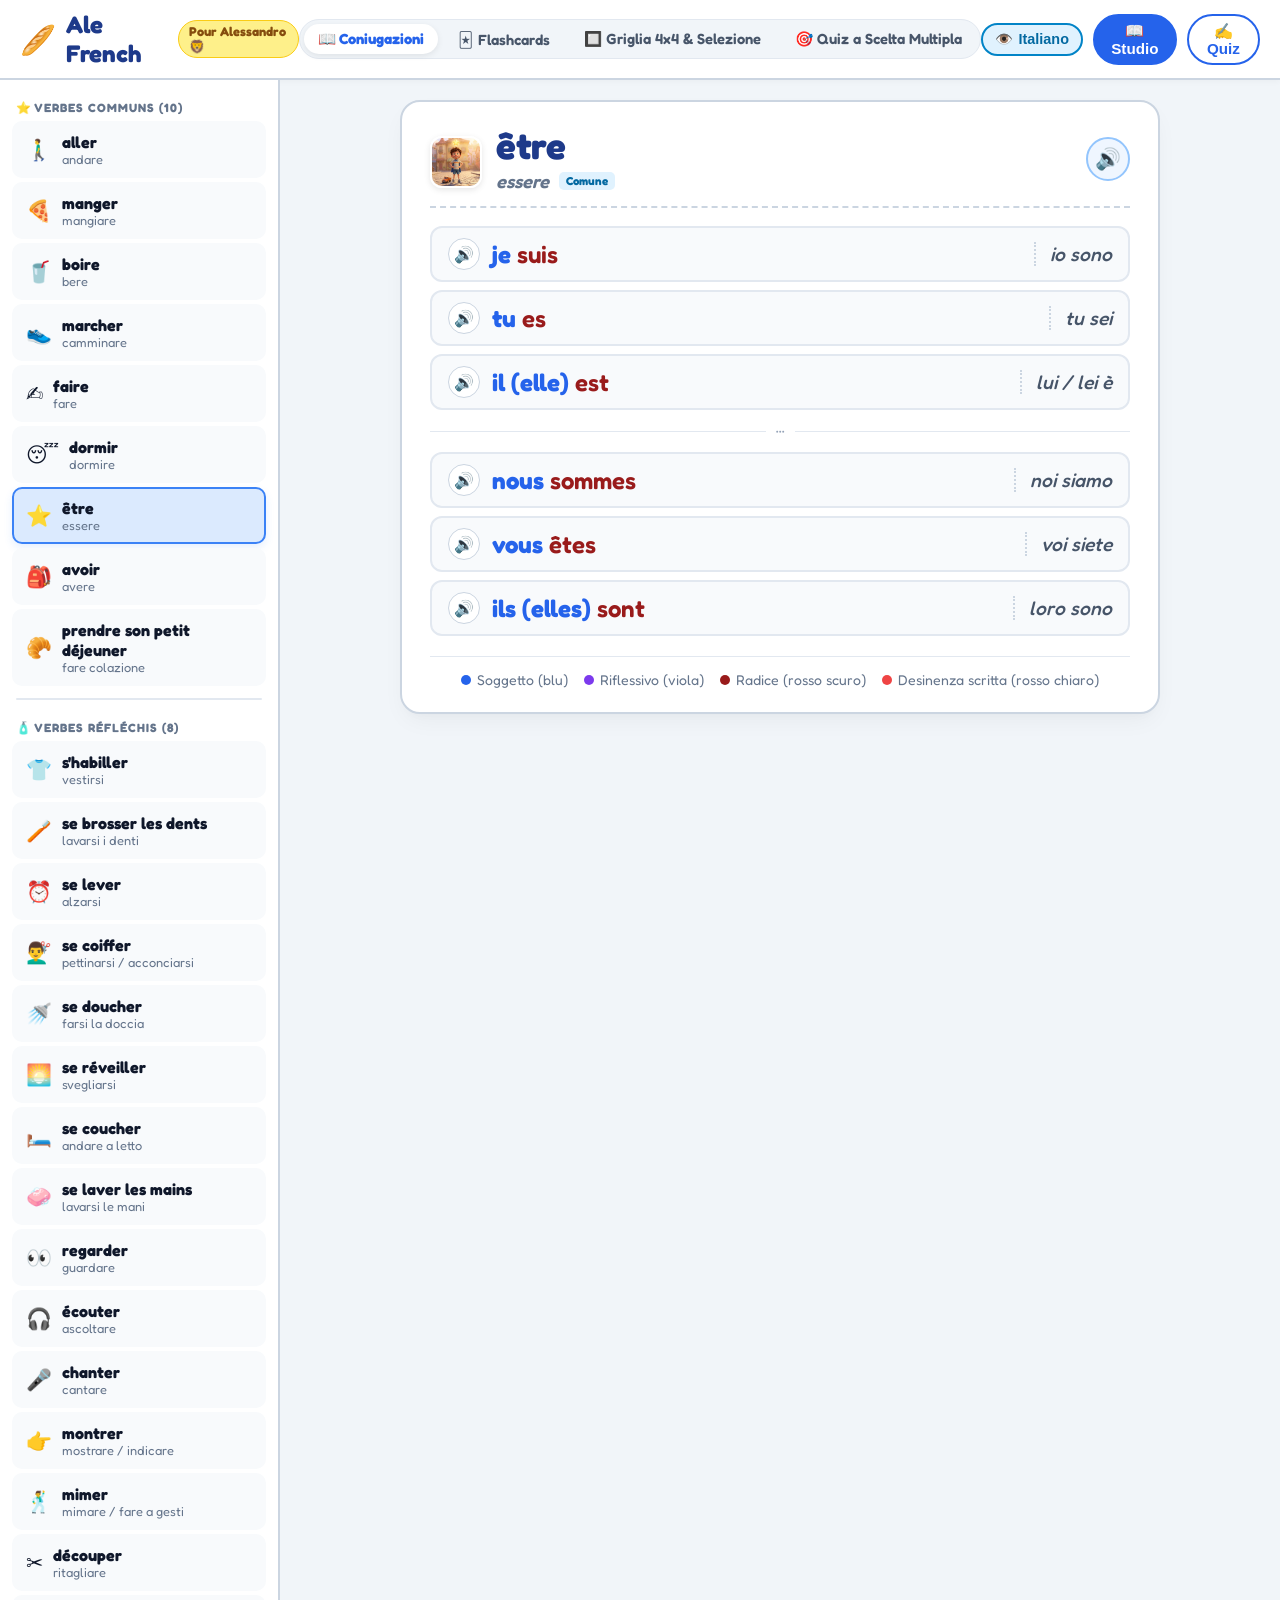
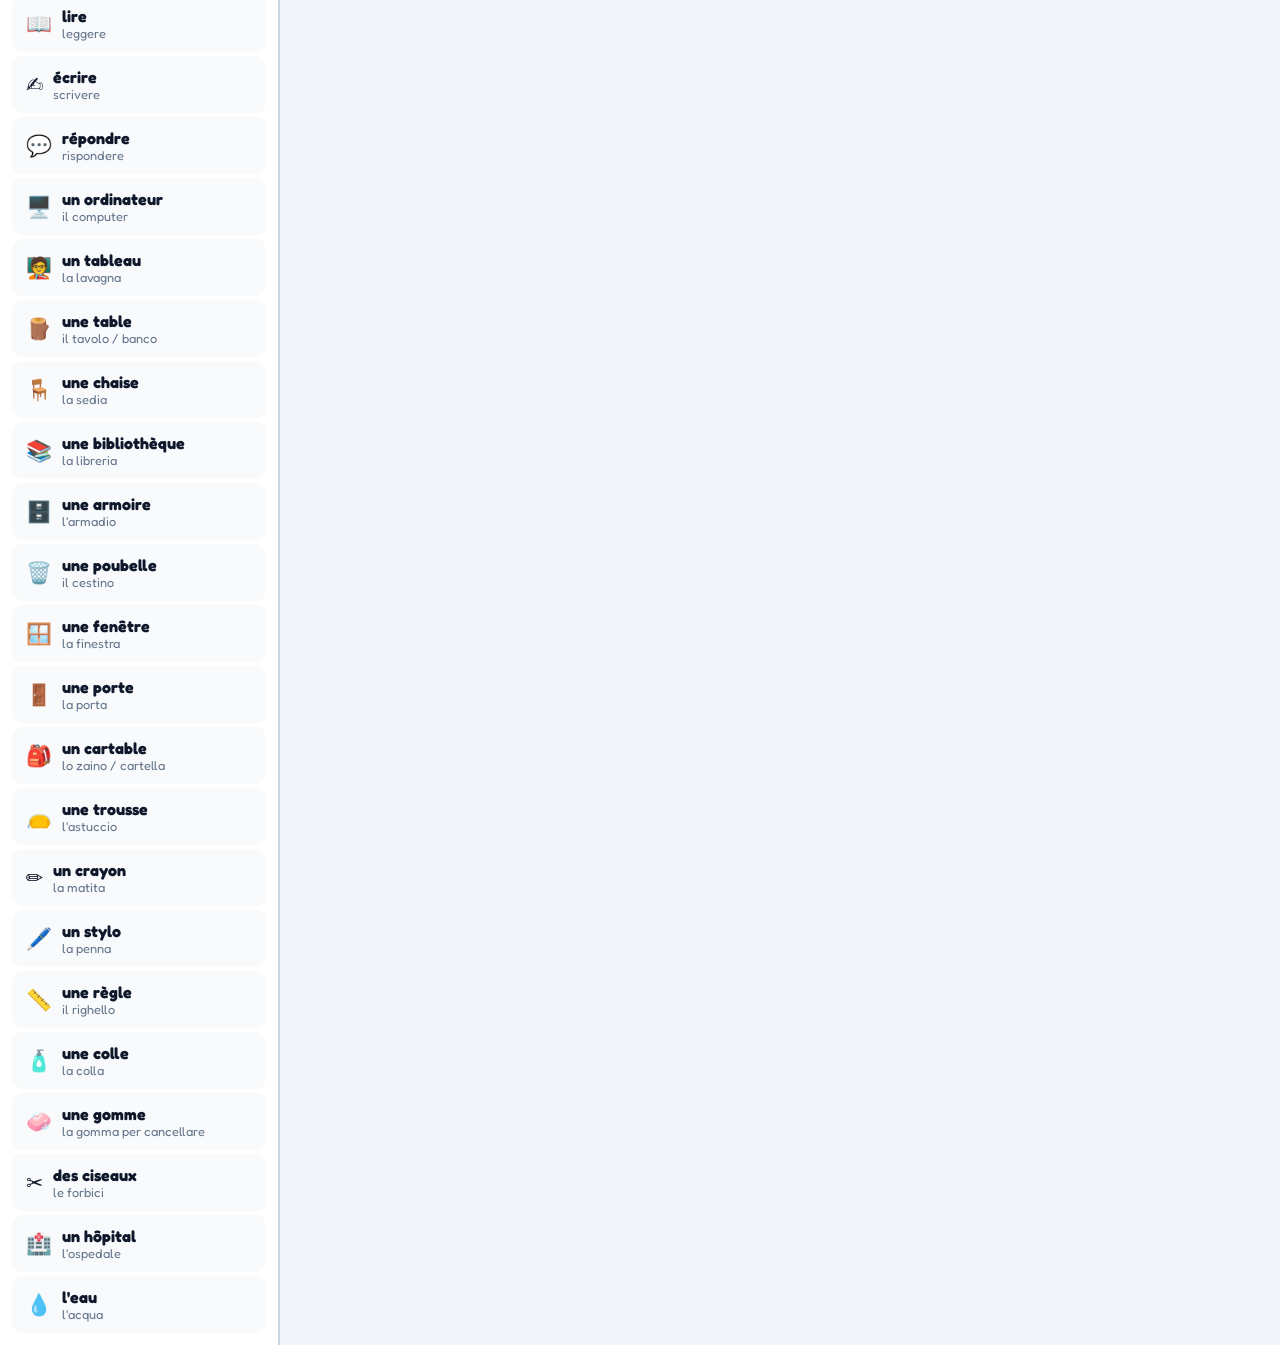
==== index.html @ b512e6c9 "feat(quiz): add multiple-choice Quiz mode with 3 difficulty levels, local storage state, history and" ====
<!DOCTYPE html>
<html lang="fr">
<head>
  <meta charset="UTF-8">
  <meta name="viewport" content="width=device-width, initial-scale=1.0">
  <title>🇫🇷 Ale French — Verbes au Présent</title>
  <link rel="preconnect" href="https://fonts.googleapis.com">
  <link rel="preconnect" href="https://fonts.gstatic.com" crossorigin>
  <link href="https://fonts.googleapis.com/css2?family=Fredoka:wght@400;500;600;700&family=Lexend:wght@400;500;600;700&display=swap" rel="stylesheet">
  <style>
    :root {
      --bg-main: #f1f5f9;
      --card-bg: #ffffff;
      --primary: #2563eb;
      --purple: #7c3aed;
      --red: #dc2626;
      --text: #0f172a;
      --text-muted: #64748b;
      --border: #cbd5e1;
      --shadow: 0 10px 25px -5px rgba(0, 0, 0, 0.05), 0 8px 10px -6px rgba(0, 0, 0, 0.02);
    }

    * {
      box-sizing: border-box;
      margin: 0;
      padding: 0;
    }

    body {
      font-family: 'Fredoka', 'Lexend', system-ui, sans-serif;
      background: var(--bg-main);
      color: var(--text);
      min-height: 100vh;
      display: flex;
      flex-direction: column;
    }

    header {
      background: white;
      border-bottom: 2px solid var(--border);
      padding: 10px 20px;
      display: flex;
      align-items: center;
      justify-content: space-between;
      box-shadow: 0 2px 6px rgba(0,0,0,0.03);
    }

    .brand {
      display: flex;
      align-items: center;
      gap: 10px;
    }

    .brand h1 {
      font-size: 1.5rem;
      font-weight: 700;
      color: #1e3a8a;
    }

    .badge-ale {
      background: #fef08a;
      color: #854d0e;
      padding: 3px 10px;
      border-radius: 999px;
      font-size: 0.8rem;
      font-weight: 700;
      border: 1px solid #facc15;
    }

    .nav-tabs {
      display: flex;
      align-items: center;
      gap: 6px;
      background: #f1f5f9;
      padding: 4px;
      border-radius: 999px;
      border: 1px solid #e2e8f0;
    }

    .nav-tab {
      padding: 6px 14px;
      border-radius: 999px;
      font-size: 0.92rem;
      font-weight: 600;
      text-decoration: none;
      color: #475569;
      transition: all 0.2s;
      white-space: nowrap;
    }

    .nav-tab:hover {
      color: #1e3a8a;
    }

    .nav-tab.active {
      background: white;
      color: var(--primary);
      box-shadow: 0 2px 6px rgba(0,0,0,0.08);
      font-weight: 700;
    }

    .nav-actions {
      display: flex;
      align-items: center;
      gap: 10px;
    }

    .btn-toggle-it {
      background: #f8fafc;
      border: 2px solid #cbd5e1;
      color: #334155;
      padding: 6px 12px;
      border-radius: 999px;
      font-size: 0.9rem;
      font-weight: 600;
      cursor: pointer;
      display: flex;
      align-items: center;
      gap: 6px;
      transition: all 0.2s;
    }

    .btn-toggle-it.active {
      background: #e0f2fe;
      border-color: #0284c7;
      color: #0369a1;
    }

    .btn-mode {
      border: 2px solid var(--primary);
      background: white;
      color: var(--primary);
      padding: 6px 14px;
      border-radius: 999px;
      font-size: 0.95rem;
      font-weight: 600;
      cursor: pointer;
      display: flex;
      align-items: center;
      gap: 6px;
      transition: all 0.2s;
    }

    .btn-mode:hover, .btn-mode.active {
      background: var(--primary);
      color: white;
    }

    .app-container {
      display: flex;
      flex: 1;
      height: calc(100vh - 65px);
      overflow: hidden;
    }

    /* SIDEBAR: TWO CLEAN VERTICAL GROUPS */
    .sidebar {
      width: 280px;
      background: white;
      border-right: 2px solid var(--border);
      display: flex;
      flex-direction: column;
      overflow-y: auto;
      padding: 12px;
      flex-shrink: 0;
    }

    .sidebar-section-title {
      font-size: 0.75rem;
      text-transform: uppercase;
      font-weight: 700;
      letter-spacing: 1px;
      color: #64748b;
      margin: 8px 4px 6px 4px;
    }

    .sidebar-divider {
      height: 2px;
      background: #e2e8f0;
      margin: 12px 4px;
      border-radius: 2px;
    }

    .verb-group-list {
      display: flex;
      flex-direction: column;
      gap: 4px;
    }

    .verb-item {
      padding: 9px 12px;
      border-radius: 10px;
      cursor: pointer;
      display: flex;
      align-items: center;
      justify-content: space-between;
      border: 2px solid transparent;
      background: #f8fafc;
      transition: all 0.12s;
    }

    .verb-item:hover {
      background: #eff6ff;
      border-color: #bfdbfe;
    }

    .verb-item.selected {
      background: #dbeafe;
      border-color: #3b82f6;
      box-shadow: 0 4px 8px rgba(59, 130, 246, 0.12);
    }

    .verb-info {
      display: flex;
      align-items: center;
      gap: 10px;
    }

    .verb-icon {
      font-size: 1.3rem;
    }

    .verb-names .infinitive {
      font-weight: 700;
      font-size: 1rem;
      color: #0f172a;
    }

    .verb-names .italian {
      font-size: 0.8rem;
      color: var(--text-muted);
    }

    /* MAIN VIEW */
    .main-view {
      flex: 1;
      overflow-y: auto;
      padding: 20px 24px;
      display: flex;
      flex-direction: column;
      align-items: center;
    }

    .verb-card {
      width: 100%;
      max-width: 760px;
      background: white;
      border-radius: 20px;
      padding: 24px 28px;
      box-shadow: var(--shadow);
      border: 2px solid var(--border);
    }

    /* VERB HEADER: <h2> */
    .verb-header {
      display: flex;
      align-items: center;
      justify-content: space-between;
      margin-bottom: 18px;
      padding-bottom: 14px;
      border-bottom: 2px dashed #cbd5e1;
    }

    .verb-header-title {
      display: flex;
      align-items: center;
      gap: 14px;
    }

    .verb-header h2 {
      font-size: 2.3rem;
      font-weight: 700;
      color: #1e3a8a;
      letter-spacing: -0.5px;
      line-height: 1.1;
    }

    .verb-header-sub {
      display: flex;
      align-items: center;
      gap: 10px;
      margin-top: 4px;
    }

    .verb-header .translation {
      font-size: 1.15rem;
      color: var(--text-muted);
      font-weight: 600;
      font-style: italic;
    }

    .tag-type {
      font-size: 0.72rem;
      padding: 2px 7px;
      border-radius: 5px;
      font-weight: 700;
    }

    .tag-reflexive {
      background: #ede9fe;
      color: #6d28d9;
    }

    .tag-common {
      background: #e0f2fe;
      color: #0369a1;
    }

    .tag-school {
      background: #fef3c7;
      color: #b45309;
    }

    .btn-audio-main {
      background: #eff6ff;
      border: 2px solid #93c5fd;
      color: #1d4ed8;
      width: 44px;
      height: 44px;
      border-radius: 50%;
      font-size: 1.3rem;
      display: flex;
      align-items: center;
      justify-content: center;
      cursor: pointer;
      transition: all 0.15s;
    }

    .btn-audio-main:hover {
      background: #2563eb;
      color: white;
      transform: scale(1.08);
    }

    /* 6 ROWS TABLE IN SINGLE COLUMN WITH MIDDLE GAP (7 ROWS TOTAL) */
    .table-6-rows {
      display: flex;
      flex-direction: column;
      gap: 8px;
    }

    .conj-row {
      background: #f8fafc;
      border: 2px solid #e2e8f0;
      border-radius: 12px;
      padding: 10px 16px;
      display: flex;
      align-items: center;
      justify-content: space-between;
      transition: all 0.12s;
    }

    .conj-row:hover {
      background: #ffffff;
      border-color: #93c5fd;
      box-shadow: 0 3px 8px rgba(0,0,0,0.03);
    }

    .row-left {
      display: flex;
      align-items: center;
      gap: 12px;
      min-width: 0;
      flex-shrink: 0;
    }

    .btn-speak-row {
      background: white;
      border: 1px solid #cbd5e1;
      width: 32px;
      height: 32px;
      border-radius: 50%;
      font-size: 1rem;
      cursor: pointer;
      display: flex;
      align-items: center;
      justify-content: center;
      flex-shrink: 0;
      transition: all 0.15s;
    }

    .btn-speak-row:hover {
      background: #dbeafe;
      border-color: #93c5fd;
      transform: scale(1.15);
    }

    /* CRITICAL: NO MULTI-LINE BREAKING ON FRENCH VERBS! */
    .conj-text {
      font-size: 1.5rem;
      font-weight: 600;
      font-family: 'Fredoka', sans-serif;
      white-space: nowrap;
      display: inline-flex;
      align-items: baseline;
    }

    .part-pronoun {
      color: #2563eb;
      font-weight: 700;
      margin-right: 6px;
    }

    .part-reflexive {
      color: #7c3aed;
      font-weight: 700;
      margin-right: 6px;
    }

    .part-reflexive.elided {
      margin-right: 0;
    }

    .part-verb-block {
      display: inline-flex;
      align-items: baseline;
      white-space: nowrap;
    }

    .part-stem {
      color: #991b1b; /* Rosso scuro / bordeaux */
      font-weight: 600;
      padding: 0;
      margin: 0;
      letter-spacing: 0;
    }

    .part-ending {
      color: #ef4444; /* Rosso chiaro / vivace */
      font-weight: 700;
      padding: 0;
      margin: 0;
      background: none;
      border: none;
      text-decoration: underline;
      text-decoration-color: #fca5a5;
      text-decoration-thickness: 2.5px;
      text-underline-offset: 4px;
    }

    .part-extra {
      color: #475569;
      margin-left: 6px;
      font-size: 1.25rem;
      font-weight: 500;
    }

    /* THE MIDDLE SEPARATOR (ROW 4 GAP) */
    .middle-gap {
      height: 18px;
      display: flex;
      align-items: center;
      justify-content: center;
      position: relative;
      margin: 4px 0;
    }

    .middle-gap-line {
      width: 100%;
      height: 1px;
      background: #e2e8f0;
    }

    .middle-gap-text {
      position: absolute;
      background: white;
      padding: 0 10px;
      font-size: 0.72rem;
      color: #94a3b8; /* impalpabile */
      font-weight: 600;
      letter-spacing: 1px;
      text-transform: uppercase;
    }

    /* ITALIAN TRANSLATION COLUMN ON THE RIGHT */
    .italian-side {
      font-size: 1.2rem;
      color: #475569;
      font-style: italic;
      font-weight: 500;
      margin-left: 20px;
      text-align: right;
      white-space: nowrap;
      padding-left: 14px;
      border-left: 2px dotted #cbd5e1;
      transition: all 0.15s;
    }

    .italian-side.hidden {
      display: none;
    }

    .italian-side.covered {
      background: #f1f5f9;
      color: transparent;
      user-select: none;
      border-radius: 6px;
      cursor: pointer;
      padding: 2px 8px;
    }

    .italian-side.covered::after {
      content: "👁️ tocca";
      color: #94a3b8;
      font-size: 0.8rem;
      font-style: normal;
      font-weight: 600;
    }

    /* PRACTICE TEST MODE */
    .practice-container {
      width: 100%;
      max-width: 760px;
      background: white;
      border-radius: 20px;
      padding: 30px;
      box-shadow: var(--shadow);
      border: 2px solid var(--border);
      text-align: center;
    }

    .practice-header h2 {
      font-size: 2rem;
      color: #1e3a8a;
      margin-bottom: 6px;
    }

    .practice-prompt {
      font-size: 1.2rem;
      color: var(--text-muted);
      margin-bottom: 20px;
    }

    .practice-target {
      font-size: 2rem;
      font-weight: 700;
      color: #1e3a8a;
      margin-bottom: 20px;
    }

    .input-box {
      font-family: 'Fredoka', sans-serif;
      font-size: 1.8rem;
      padding: 12px 20px;
      border: 3px solid #cbd5e1;
      border-radius: 14px;
      width: 90%;
      max-width: 460px;
      text-align: center;
      outline: none;
      transition: border-color 0.2s;
    }

    .input-box:focus {
      border-color: #3b82f6;
    }

    .input-box.correct {
      border-color: #10b981;
      background: #ecfdf5;
      color: #065f46;
    }

    .input-box.wrong {
      border-color: #ef4444;
      background: #fef2f2;
      color: #991b1b;
    }

    .feedback-msg {
      margin-top: 14px;
      font-size: 1.2rem;
      font-weight: 600;
      min-height: 32px;
    }

    .btn-submit-test {
      margin-top: 16px;
      background: #2563eb;
      color: white;
      border: none;
      padding: 12px 30px;
      border-radius: 999px;
      font-size: 1.15rem;
      font-weight: 700;
      cursor: pointer;
      box-shadow: 0 4px 12px rgba(37, 99, 235, 0.25);
    }

    .score-badge {
      display: inline-block;
      margin-top: 18px;
      background: #fef3c7;
      color: #92400e;
      padding: 6px 16px;
      border-radius: 999px;
      font-weight: 700;
      font-size: 1rem;
    }

    /* FOOTER */
    .legend-bar {
      margin-top: 20px;
      display: flex;
      flex-wrap: wrap;
      align-items: center;
      justify-content: center;
      gap: 16px;
      font-size: 0.88rem;
      color: #64748b;
      padding-top: 14px;
      border-top: 1px solid #e2e8f0;
    }

    .legend-item {
      display: flex;
      align-items: center;
      gap: 6px;
    }

    .dot {
      width: 10px;
      height: 10px;
      border-radius: 50%;
      display: inline-block;
    }

    @media(max-width: 768px) {
      .app-container {
        flex-direction: column;
        height: auto;
      }
      .sidebar {
        width: 100%;
        max-height: 220px;
      }
      .main-view {
        padding: 12px;
      }
      .verb-card {
        padding: 18px 14px;
      }
      .verb-header h2 {
        font-size: 1.8rem;
      }
      .conj-row {
        padding: 8px 10px;
      }
      .conj-text {
        font-size: 1.15rem;
      }
      .part-extra {
        font-size: 1rem;
      }
      .italian-side {
        font-size: 0.95rem;
        margin-left: 8px;
        padding-left: 8px;
      }
    }
  </style>
</head>
<body>
  <header>
    <div class="brand">
      <span style="font-size: 1.8rem;">🥖</span>
      <h1>Ale French</h1>
      <span class="badge-ale">Pour Alessandro 🦁</span>
    </div>

    <!-- TABS TO SWITCH BETWEEN CONJUGATION & VOCAB FLASHCARDS & GRID -->
    <div class="nav-tabs">
      <a href="index.html" class="nav-tab active">📖 Coniugazioni</a>
      <a href="cards.html" class="nav-tab">🃏 Flashcards</a>
      <a href="grid.html" class="nav-tab">🔲 Griglia 4x4 & Selezione</a>
      <a href="quiz.html" class="nav-tab">🎯 Quiz a Scelta Multipla</a>
    </div>

    <div class="nav-actions">
      <button class="btn-toggle-it active" id="btn-toggle-italian" onclick="toggleItalianMode()">
        <span id="toggle-it-icon">👁️</span> <span id="toggle-it-label">Italiano</span>
      </button>
      <button class="btn-mode active" id="btn-mode-study" onclick="setMode('study')">📖 Studio</button>
      <button class="btn-mode" id="btn-mode-quiz" onclick="setMode('quiz')">✍️ Quiz</button>
    </div>
  </header>

  <div class="app-container">
    <!-- SIDEBAR: TWO SECTIONS WITH DIVIDER -->
    <div class="sidebar">
      <div class="sidebar-section-title">⭐ Verbes Communs (10)</div>
      <div class="verb-group-list" id="common-verbs-list"></div>

      <div class="sidebar-divider"></div>

      <div class="sidebar-section-title">🧴 Verbes Réfléchis (8)</div>
      <div class="verb-group-list" id="reflexive-verbs-list"></div>
    </div>

    <!-- MAIN VIEW -->
    <div class="main-view" id="main-view-el">
      <!-- STUDY VIEW -->
      <div class="verb-card" id="study-card">
        <!-- <h2> VERB HEADER -->
        <div class="verb-header">
          <div class="verb-header-title">
            <span id="verb-icon-large" style="font-size: 2.6rem;">👕</span>
            <div>
              <h2 id="verb-infinitive">s'habiller</h2>
              <div class="verb-header-sub">
                <span class="translation" id="verb-italian">vestirsi</span>
                <span class="tag-type tag-reflexive" id="verb-tag">Riflessivo</span>
              </div>
            </div>
          </div>
          <button class="btn-audio-main" onclick="speakInfinitive()" title="Pronuncia l'infinito">🔊</button>
        </div>

        <!-- 6 ROWS TABLE IN SINGLE VERTICAL COLUMN WITH GAP AT ROW 4 -->
        <div class="table-6-rows" id="table-6-rows-el">
          <!-- Populated by JS -->
        </div>

        <!-- LEGEND BAR -->
        <div class="legend-bar">
          <div class="legend-item"><span class="dot" style="background:#2563eb;"></span> Soggetto (blu)</div>
          <div class="legend-item"><span class="dot" style="background:#7c3aed;"></span> Riflessivo (viola)</div>
          <div class="legend-item"><span class="dot" style="background:#991b1b;"></span> Radice (rosso scuro)</div>
          <div class="legend-item"><span class="dot" style="background:#ef4444;"></span> Desinenza scritta (rosso chiaro)</div>
        </div>
      </div>

      <!-- PRACTICE / TEST VIEW -->
      <div class="practice-container" id="practice-card" style="display: none;">
        <div class="practice-header">
          <h2>✍️ Test di Scrittura per Alessandro</h2>
          <p class="practice-prompt">Scrivi la forma corretta con la giusta ortografia!</p>
        </div>
        <div class="practice-target" id="quiz-question-el">
          tu + s'habiller = ?
        </div>
        <div>
          <input type="text" id="quiz-input-el" class="input-box" placeholder="Scrivi qui..." autocomplete="off" autocorrect="off" autocapitalize="off" spellcheck="false">
        </div>
        <div class="feedback-msg" id="quiz-feedback-el"></div>
        <div>
          <button class="btn-submit-test" id="quiz-btn-el" onclick="checkQuizAnswer()">Verifica ✨</button>
          <button class="btn-submit-test" style="background: #e2e8f0; color: #334155; margin-left: 10px;" onclick="nextQuiz()">Salta ➡️</button>
        </div>
        <div>
          <span class="score-badge" id="quiz-score-el">Punteggio: 0 punti ⭐</span>
        </div>
      </div>
    </div>
  </div>

  <script>
    let verbsData = [];
    let currentVerb = null;
    let currentMode = 'study';
    let italianMode = 'visible'; // 'visible' | 'covered' | 'hidden'
    let quizCurrent = null;
    let quizScore = 0;

    fetch('verbs.json')
      .then(res => res.json())
      .then(data => {
        verbsData = data;
        renderSidebar();
        // Support URL hash or ?verb=id to jump directly to verb from flashcards
        const urlParams = new URLSearchParams(window.location.search);
        const paramVerb = urlParams.get('verb');
        const hashVerb = window.location.hash.replace('#verb-', '').replace('#', '');
        const targetId = paramVerb || hashVerb;
        const initialVerb = (targetId && verbsData.find(v => v.id === targetId)) || verbsData.find(v => v.id === 'etre') || verbsData[0];
        selectVerb(initialVerb.id);
      })
      .catch(err => console.error("Error loading verbs:", err));

    function renderSidebar() {
      const commonEl = document.getElementById('common-verbs-list');
      const reflexiveEl = document.getElementById('reflexive-verbs-list');
      commonEl.innerHTML = '';
      reflexiveEl.innerHTML = '';

      verbsData.forEach(verb => {
        const item = document.createElement('div');
        item.className = `verb-item ${currentVerb && currentVerb.id === verb.id ? 'selected' : ''}`;
        item.id = `verb-item-${verb.id}`;
        item.onclick = () => selectVerb(verb.id);

        item.innerHTML = `
          <div class="verb-info">
            <span class="verb-icon">${verb.icon}</span>
            <div class="verb-names">
              <div class="infinitive">${verb.infinitive}</div>
              <div class="italian">${verb.italian}</div>
            </div>
          </div>
        `;

        if (verb.category === 'common') {
          commonEl.appendChild(item);
        } else {
          reflexiveEl.appendChild(item);
        }
      });
    }

    function selectVerb(id) {
      currentVerb = verbsData.find(v => v.id === id);
      if (!currentVerb) return;

      document.querySelectorAll('.verb-item').forEach(el => el.classList.remove('selected'));
      const activeEl = document.getElementById(`verb-item-${id}`);
      if (activeEl) activeEl.classList.add('selected');

      renderVerbDetails();
    }

    function renderVerbDetails() {
      if (!currentVerb) return;

      document.getElementById('verb-infinitive').textContent = currentVerb.infinitive;
      document.getElementById('verb-italian').textContent = currentVerb.italian;
      if (currentVerb.image) {
        document.getElementById('verb-icon-large').innerHTML = `<img src="${currentVerb.image}" alt="${currentVerb.italian}" style="width: 52px; height: 52px; object-fit: cover; border-radius: 12px; vertical-align: middle; box-shadow: 0 2px 6px rgba(0,0,0,0.1); border: 2px solid white;">`;
      } else {
        document.getElementById('verb-icon-large').textContent = currentVerb.icon;
      }

      const tagEl = document.getElementById('verb-tag');
      if (currentVerb.category === 'reflexive') {
        tagEl.textContent = 'Riflessivo';
        tagEl.className = 'tag-type tag-reflexive';
      } else if (currentVerb.category === 'school') {
        tagEl.textContent = 'Simbolo Classe';
        tagEl.className = 'tag-type tag-school';
      } else {
        tagEl.textContent = 'Comune';
        tagEl.className = 'tag-type tag-common';
      }

      const tableEl = document.getElementById('table-6-rows-el');
      tableEl.innerHTML = '';

      // ROWS 1, 2, 3: Je, Tu, Il (3 singulars)
      for (let i = 0; i < 3; i++) {
        tableEl.appendChild(createConjRow(currentVerb.conjugation[i]));
      }

      // ROW 4: SUBTLE MIDDLE GAP (7-row layout)
      const gapRow = document.createElement('div');
      gapRow.className = 'middle-gap';
      gapRow.innerHTML = `
        <div class="middle-gap-line"></div>
        <span class="middle-gap-text">···</span>
      `;
      tableEl.appendChild(gapRow);

      // ROWS 5, 6, 7: Nous, Vous, Ils (3 plurals)
      for (let i = 3; i < 6; i++) {
        tableEl.appendChild(createConjRow(currentVerb.conjugation[i]));
      }
    }

    // Friendly display for 3rd persons to prevent long wraps on mobile
    function simplifyPronoun(p) {
      if (p.includes('il / elle')) return 'il (elle)';
      if (p.includes('ils / elles')) return 'ils (elles)';
      return p;
    }

    function createConjRow(conj) {
      const row = document.createElement('div');
      row.className = 'conj-row';

      let innerHtml = '<div class="row-left">';
      innerHtml += `<button class="btn-speak-row" onclick="speakText('${conj.full}')" title="Ascolta pronuncia">🔊</button>`;
      innerHtml += '<div class="conj-text">';
      innerHtml += `<span class="part-pronoun">${simplifyPronoun(conj.pronoun)}</span>`;

      if (conj.reflexive) {
        const isElided = conj.reflexive.endsWith("'");
        innerHtml += `<span class="part-reflexive ${isElided ? 'elided' : ''}">${conj.reflexive}</span>`;
      }

      // Root and ending attached seamlessly with NO whitespace or gap between tags
      const stemPart = `<span class="part-stem">${conj.stem || ''}</span>`;
      const endingPart = conj.ending ? `<span class="part-ending">${conj.ending}</span>` : '';
      innerHtml += `<span class="part-verb-block">${stemPart}${endingPart}</span>`;

      if (conj.extra) {
        innerHtml += `<span class="part-extra">${conj.extra}</span>`;
      }

      innerHtml += '</div>';
      innerHtml += '</div>';

      // Italian column on the right
      const itClass = italianMode === 'hidden' ? 'italian-side hidden' : (italianMode === 'covered' ? 'italian-side covered' : 'italian-side');
      innerHtml += `<div class="${itClass}" onclick="uncoverItalian(this)">${conj.italian || ''}</div>`;

      row.innerHTML = innerHtml;
      return row;
    }

    function uncoverItalian(el) {
      if (el.classList.contains('covered')) {
        el.classList.remove('covered');
      }
    }

    function toggleItalianMode() {
      const btn = document.getElementById('btn-toggle-italian');
      const icon = document.getElementById('toggle-it-icon');
      const label = document.getElementById('toggle-it-label');

      if (italianMode === 'visible') {
        italianMode = 'covered';
        icon.textContent = '🙈';
        label.textContent = 'Coperto';
        btn.classList.remove('active');
      } else if (italianMode === 'covered') {
        italianMode = 'hidden';
        icon.textContent = '❌';
        label.textContent = 'Nascosto';
        btn.classList.remove('active');
      } else {
        italianMode = 'visible';
        icon.textContent = '👁️';
        label.textContent = 'Italiano';
        btn.classList.add('active');
      }

      renderVerbDetails();
    }

    function setMode(mode) {
      currentMode = mode;
      document.getElementById('btn-mode-study').classList.toggle('active', mode === 'study');
      document.getElementById('btn-mode-quiz').classList.toggle('active', mode === 'quiz');

      document.getElementById('study-card').style.display = mode === 'study' ? 'block' : 'none';
      document.getElementById('practice-card').style.display = mode === 'quiz' ? 'block' : 'none';

      if (mode === 'quiz') {
        startQuiz();
      }
    }

    // WEB SPEECH API PRONUNCIATION (French fr-FR)
    function speakText(text) {
      if (!('speechSynthesis' in window)) return;
      window.speechSynthesis.cancel();
      const utterance = new SpeechSynthesisUtterance(text);
      utterance.lang = 'fr-FR';
      utterance.rate = 0.85;

      const voices = window.speechSynthesis.getVoices();
      const frVoice = voices.find(v => v.lang.startsWith('fr'));
      if (frVoice) utterance.voice = frVoice;

      window.speechSynthesis.speak(utterance);
    }

    function speakInfinitive() {
      if (currentVerb) speakText(currentVerb.infinitive);
    }

    // QUIZ / TEST MODE
    function startQuiz() {
      nextQuiz();
    }

    function nextQuiz() {
      const verb = verbsData[Math.floor(Math.random() * verbsData.length)];
      const conj = verb.conjugation[Math.floor(Math.random() * verb.conjugation.length)];
      quizCurrent = { verb, conj };

      const questionEl = document.getElementById('quiz-question-el');
      questionEl.innerHTML = `
        <span style="font-size: 2rem;">${verb.icon}</span> 
        <strong>${simplifyPronoun(conj.pronoun)}</strong> + <em>${verb.infinitive}</em>
        <div style="font-size: 1.05rem; color: #64748b; margin-top: 4px;">👉 <em>${conj.italian || verb.italian}</em></div>
      `;

      const input = document.getElementById('quiz-input-el');
      input.value = '';
      input.className = 'input-box';
      input.focus();
      document.getElementById('quiz-feedback-el').textContent = '';
      document.getElementById('quiz-btn-el').textContent = 'Verifica ✨';
      document.getElementById('quiz-btn-el').onclick = checkQuizAnswer;
    }

    function checkQuizAnswer() {
      const input = document.getElementById('quiz-input-el');
      const userText = input.value.trim().toLowerCase().replace(/’/g, "'");
      const targetFull = quizCurrent.conj.full.toLowerCase().replace(/’/g, "'");
      const verbOnly = targetFull.replace(quizCurrent.conj.pronoun + ' ', '').trim();

      const isMatch = (userText === targetFull || userText === verbOnly);

      const feedback = document.getElementById('quiz-feedback-el');
      if (isMatch) {
        input.className = 'input-box correct';
        feedback.innerHTML = `<span style="color: #059669;">Bravo Alessandro! C'est parfait! 🎉</span>`;
        speakText(targetFull);
        quizScore += 10;
        document.getElementById('quiz-score-el').textContent = `Punteggio: ${quizScore} punti ⭐`;
        document.getElementById('quiz-btn-el').textContent = 'Prossimo ➡️';
        document.getElementById('quiz-btn-el').onclick = nextQuiz;
      } else {
        input.className = 'input-box wrong';
        feedback.innerHTML = `<span style="color: #dc2626;">Attenzione: si scrive <strong>${quizCurrent.conj.full}</strong></span>`;
        speakText(targetFull);
      }
    }

    document.addEventListener('keydown', (e) => {
      if (e.key === 'Enter' && currentMode === 'quiz') {
        const btn = document.getElementById('quiz-btn-el');
        btn.click();
      }
    });
  </script>
</body>
</html>
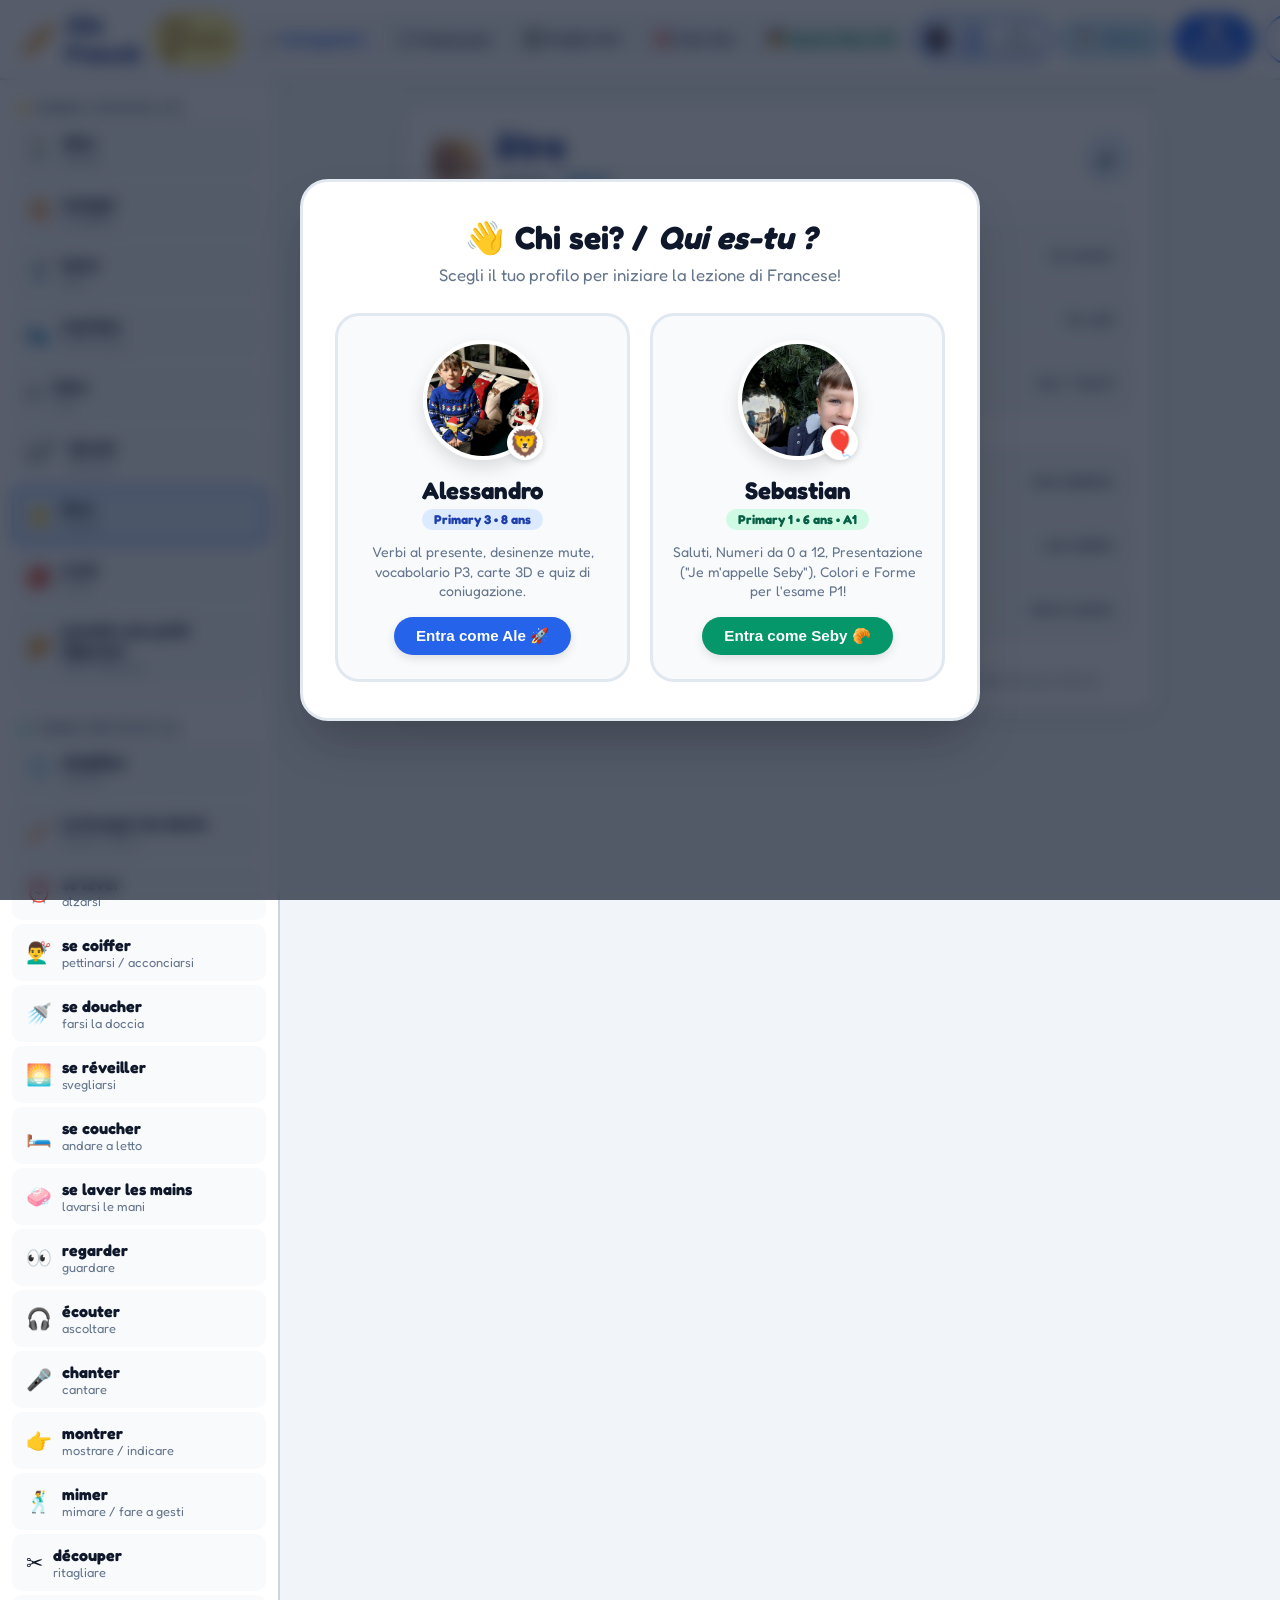
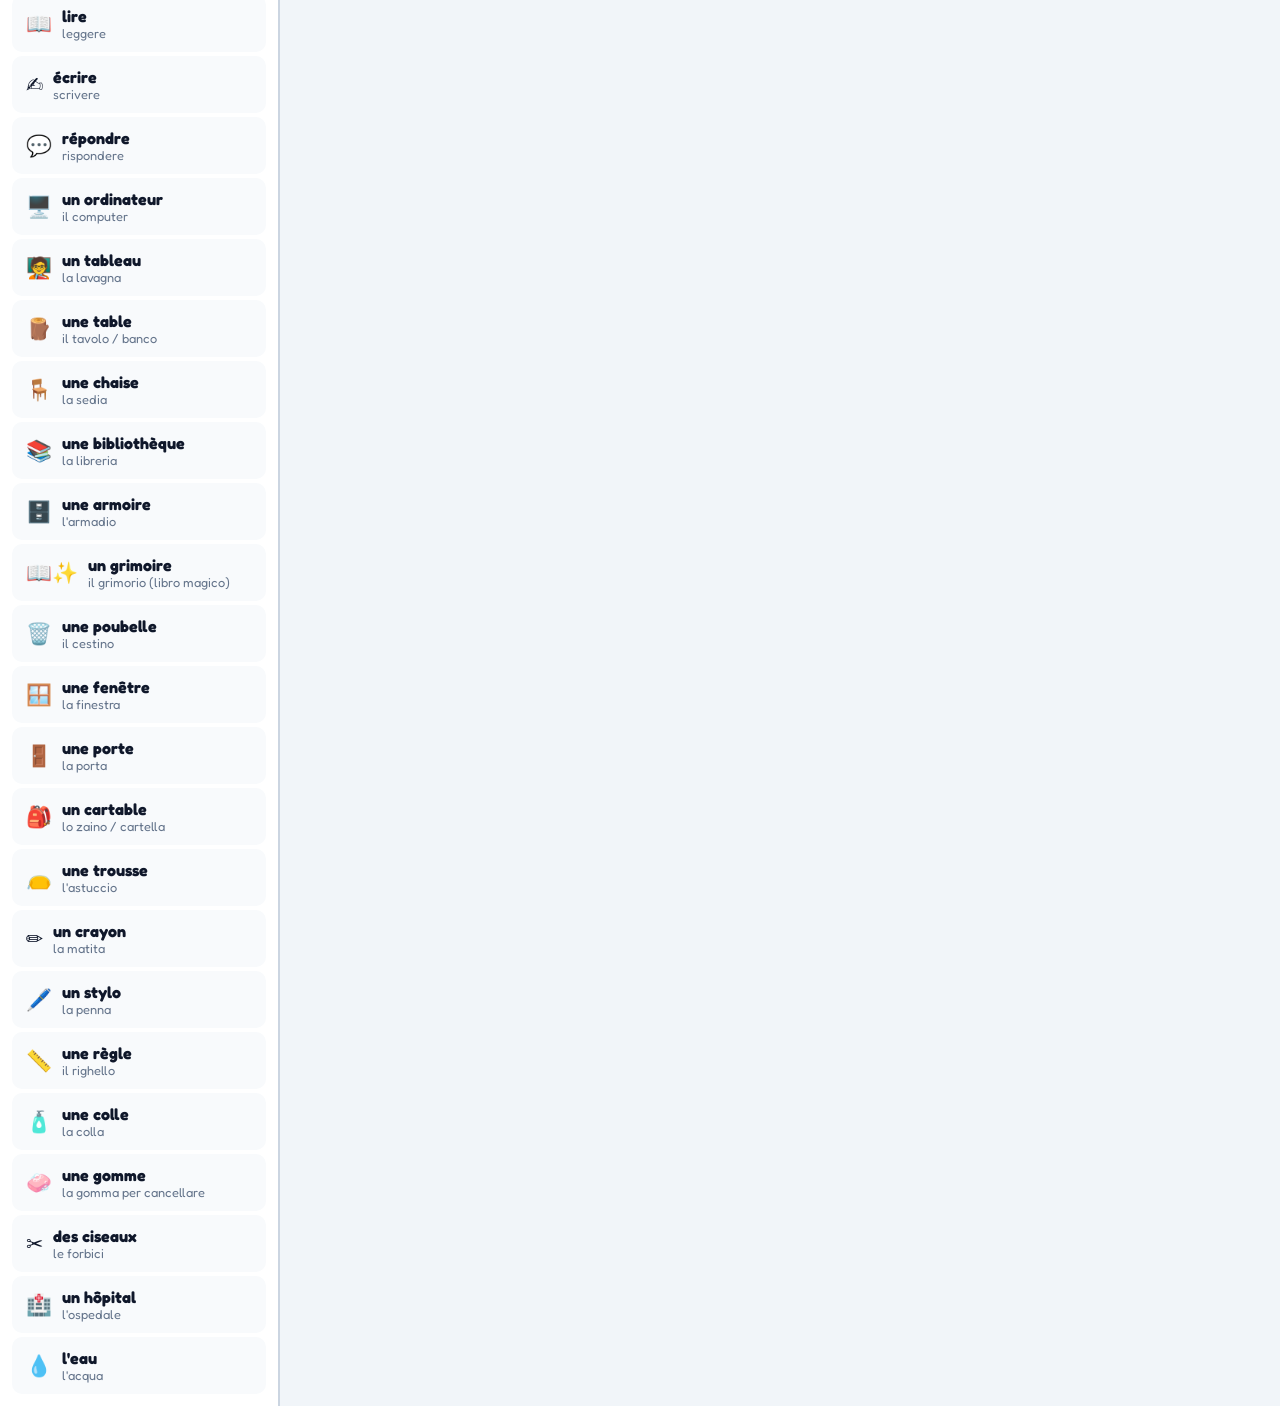
==== commit 4b029e69: "feat(seby): add A1 French curriculum, profile login modal, and Seby dashboard" ====
--- a/index.html
+++ b/index.html
@@ -7,6 +7,7 @@
   <link rel="preconnect" href="https://fonts.googleapis.com">
   <link rel="preconnect" href="https://fonts.gstatic.com" crossorigin>
   <link href="https://fonts.googleapis.com/css2?family=Fredoka:wght@400;500;600;700&family=Lexend:wght@400;500;600;700&display=swap" rel="stylesheet">
+  <link rel="stylesheet" href="profile-switcher.css">
   <style>
     :root {
       --bg-main: #f1f5f9;
@@ -672,11 +673,18 @@
     <div class="nav-tabs">
       <a href="index.html" class="nav-tab active">📖 Coniugazioni</a>
       <a href="cards.html" class="nav-tab">🃏 Flashcards</a>
-      <a href="grid.html" class="nav-tab">🔲 Griglia 4x4 & Selezione</a>
-      <a href="quiz.html" class="nav-tab">🎯 Quiz a Scelta Multipla</a>
+      <a href="grid.html" class="nav-tab">🔲 Griglia 4x4</a>
+      <a href="quiz.html" class="nav-tab">🎯 Quiz Ale</a>
+      <a href="seby.html" class="nav-tab" style="color: #059669; font-weight: 700;">🧒 Spazio Seby (A1)</a>
     </div>
 
     <div class="nav-actions">
+      <button class="user-profile-badge ale-active" onclick="showProfileModal()">
+        <img src="images/avatar-ale.png" alt="Ale" class="user-profile-avatar" onerror="this.src='images/s-habiller.jpg'">
+        <span>Ale (P3)</span>
+        <span class="user-profile-change-hint">🔄 Cambia</span>
+      </button>
+
       <button class="btn-toggle-it active" id="btn-toggle-italian" onclick="toggleItalianMode()">
         <span id="toggle-it-icon">👁️</span> <span id="toggle-it-label">Italiano</span>
       </button>
@@ -1025,5 +1033,6 @@
       }
     });
   </script>
+  <script src="profile-switcher.js"></script>
 </body>
 </html>
--- a/profile-switcher.css
+++ b/profile-switcher.css
@@ -0,0 +1,253 @@
+/* profile-switcher.css - Stili per il selettore profilo Ale vs Seby */
+
+/* Header User Badge */
+.user-profile-badge {
+  display: inline-flex;
+  align-items: center;
+  gap: 8px;
+  background: white;
+  border: 2px solid #e2e8f0;
+  padding: 4px 12px 4px 6px;
+  border-radius: 999px;
+  cursor: pointer;
+  transition: all 0.2s cubic-bezier(0.16, 1, 0.3, 1);
+  box-shadow: 0 2px 5px rgba(0,0,0,0.04);
+  font-family: inherit;
+  font-weight: 600;
+  font-size: 0.9rem;
+  color: #1e293b;
+}
+
+.user-profile-badge:hover {
+  transform: translateY(-1px);
+  border-color: #3b82f6;
+  box-shadow: 0 4px 12px rgba(59, 130, 246, 0.15);
+}
+
+.user-profile-badge.ale-active {
+  border-color: #3b82f6;
+  background: #eff6ff;
+  color: #1d4ed8;
+}
+
+.user-profile-badge.seby-active {
+  border-color: #10b981;
+  background: #ecfdf5;
+  color: #047857;
+}
+
+.user-profile-avatar {
+  width: 28px;
+  height: 28px;
+  border-radius: 50%;
+  object-fit: cover;
+  border: 2px solid currentColor;
+}
+
+.user-profile-change-hint {
+  font-size: 0.75rem;
+  color: #64748b;
+  margin-left: 2px;
+  opacity: 0.8;
+}
+
+/* Modal Overlay */
+.profile-modal-overlay {
+  position: fixed;
+  top: 0;
+  left: 0;
+  right: 0;
+  bottom: 0;
+  background: rgba(15, 23, 42, 0.7);
+  backdrop-filter: blur(8px);
+  display: flex;
+  align-items: center;
+  justify-content: center;
+  z-index: 10000;
+  padding: 20px;
+  animation: fadeIn 0.25s ease-out;
+}
+
+@keyframes fadeIn {
+  from { opacity: 0; }
+  to { opacity: 1; }
+}
+
+.profile-modal-card {
+  background: white;
+  border-radius: 28px;
+  padding: 36px 32px;
+  max-width: 680px;
+  width: 100%;
+  text-align: center;
+  box-shadow: 0 25px 50px -12px rgba(0, 0, 0, 0.25);
+  border: 3px solid #e2e8f0;
+  animation: scaleUp 0.3s cubic-bezier(0.16, 1, 0.3, 1);
+  position: relative;
+}
+
+@keyframes scaleUp {
+  from { transform: scale(0.9); opacity: 0; }
+  to { transform: scale(1); opacity: 1; }
+}
+
+.profile-modal-close {
+  position: absolute;
+  top: 18px;
+  right: 20px;
+  background: #f1f5f9;
+  border: none;
+  font-size: 1.3rem;
+  width: 36px;
+  height: 36px;
+  border-radius: 50%;
+  cursor: pointer;
+  display: flex;
+  align-items: center;
+  justify-content: center;
+  color: #64748b;
+  transition: all 0.15s;
+}
+
+.profile-modal-close:hover {
+  background: #e2e8f0;
+  color: #0f172a;
+}
+
+.profile-modal-title {
+  font-size: 2rem;
+  font-weight: 800;
+  color: #0f172a;
+  margin-bottom: 8px;
+  display: flex;
+  align-items: center;
+  justify-content: center;
+  gap: 10px;
+}
+
+.profile-modal-sub {
+  color: #64748b;
+  font-size: 1.05rem;
+  margin-bottom: 28px;
+}
+
+.profile-choices {
+  display: grid;
+  grid-template-columns: 1fr 1fr;
+  gap: 20px;
+}
+
+@media (max-width: 580px) {
+  .profile-choices {
+    grid-template-columns: 1fr;
+  }
+}
+
+.profile-choice-btn {
+  background: #f8fafc;
+  border: 3px solid #e2e8f0;
+  border-radius: 24px;
+  padding: 24px 18px;
+  cursor: pointer;
+  transition: all 0.25s cubic-bezier(0.16, 1, 0.3, 1);
+  display: flex;
+  flex-direction: column;
+  align-items: center;
+  text-align: center;
+  position: relative;
+  overflow: hidden;
+}
+
+.profile-choice-btn:hover {
+  transform: translateY(-6px);
+  box-shadow: 0 15px 30px rgba(0,0,0,0.08);
+}
+
+.profile-choice-btn.ale-choice:hover {
+  border-color: #3b82f6;
+  background: #eff6ff;
+}
+
+.profile-choice-btn.seby-choice:hover {
+  border-color: #10b981;
+  background: #ecfdf5;
+}
+
+.profile-choice-img-wrap {
+  position: relative;
+  width: 120px;
+  height: 120px;
+  margin-bottom: 16px;
+}
+
+.profile-choice-img {
+  width: 100%;
+  height: 100%;
+  border-radius: 50%;
+  object-fit: cover;
+  box-shadow: 0 8px 18px rgba(0,0,0,0.12);
+  border: 4px solid white;
+}
+
+.profile-choice-badge {
+  position: absolute;
+  bottom: 0;
+  right: 0;
+  font-size: 1.6rem;
+  background: white;
+  border-radius: 50%;
+  padding: 2px;
+  box-shadow: 0 2px 6px rgba(0,0,0,0.15);
+}
+
+.profile-choice-name {
+  font-size: 1.5rem;
+  font-weight: 800;
+  margin-bottom: 4px;
+  color: #0f172a;
+}
+
+.profile-choice-grade {
+  display: inline-block;
+  padding: 3px 12px;
+  border-radius: 999px;
+  font-size: 0.8rem;
+  font-weight: 700;
+  margin-bottom: 12px;
+}
+
+.ale-grade {
+  background: #dbeafe;
+  color: #1e40af;
+}
+
+.seby-grade {
+  background: #d1fae5;
+  color: #065f46;
+}
+
+.profile-choice-desc {
+  font-size: 0.88rem;
+  color: #64748b;
+  line-height: 1.4;
+  margin-bottom: 16px;
+  flex: 1;
+}
+
+.profile-choice-cta {
+  padding: 10px 22px;
+  border-radius: 999px;
+  font-size: 0.95rem;
+  font-weight: 700;
+  color: white;
+  border: none;
+  box-shadow: 0 4px 10px rgba(0,0,0,0.1);
+}
+
+.ale-cta {
+  background: #2563eb;
+}
+
+.seby-cta {
+  background: #059669;
+}
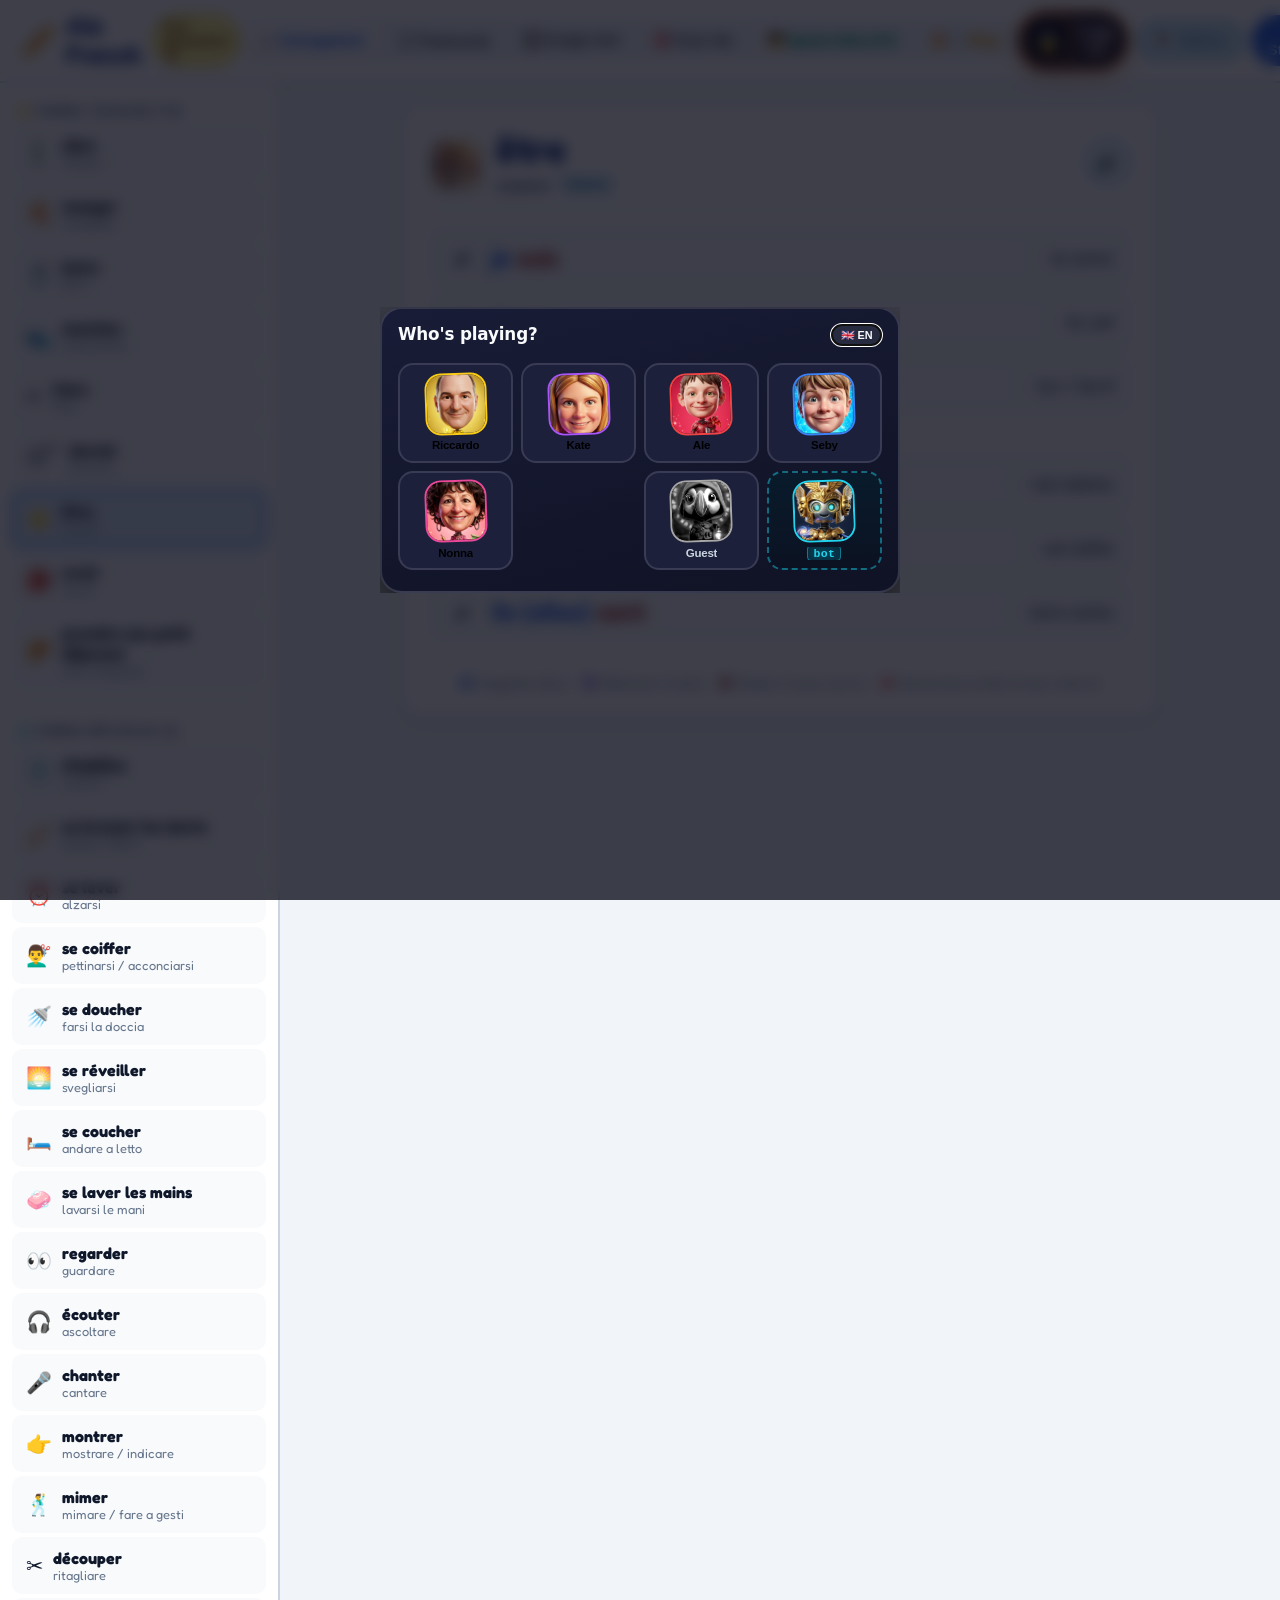
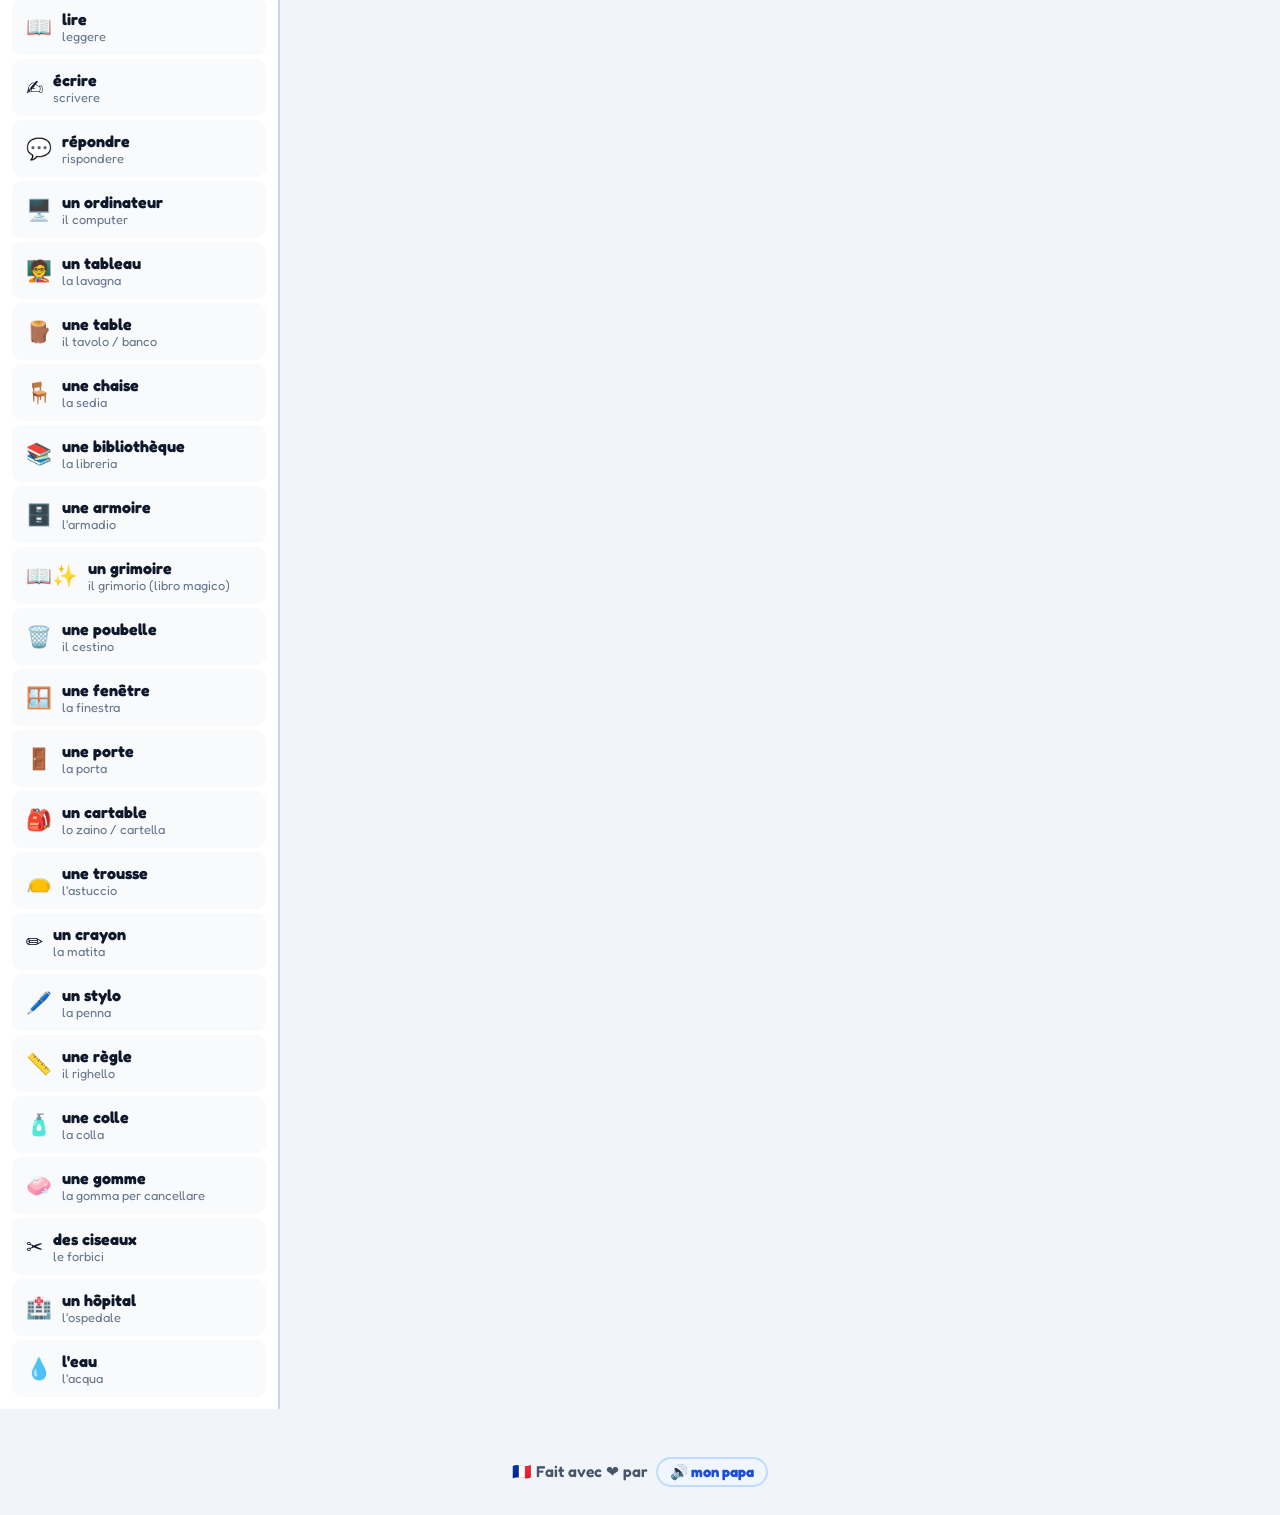
==== commit 27187020: "feat(puffin): Integrate PuffinLogin Web Component, Puffin Ring, and multi-profile sync across Ale an" ====
--- a/index.html
+++ b/index.html
@@ -8,6 +8,7 @@
   <link rel="preconnect" href="https://fonts.gstatic.com" crossorigin>
   <link href="https://fonts.googleapis.com/css2?family=Fredoka:wght@400;500;600;700&family=Lexend:wght@400;500;600;700&display=swap" rel="stylesheet">
   <link rel="stylesheet" href="profile-switcher.css">
+  <script type="module" src="./src/puffin-login.js"></script>
   <style>
     :root {
       --bg-main: #f1f5f9;
@@ -676,14 +677,11 @@
       <a href="grid.html" class="nav-tab">🔲 Griglia 4x4</a>
       <a href="quiz.html" class="nav-tab">🎯 Quiz Ale</a>
       <a href="seby.html" class="nav-tab" style="color: #059669; font-weight: 700;">🧒 Spazio Seby (A1)</a>
+      <a href="ring.html" class="nav-tab" style="color: #f59e0b; font-weight: 700;">🔥💍 Ring</a>
     </div>
 
     <div class="nav-actions">
-      <button class="user-profile-badge ale-active" onclick="showProfileModal()">
-        <img src="images/avatar-ale.png" alt="Ale" class="user-profile-avatar" onerror="this.src='images/s-habiller.jpg'">
-        <span>Ale (P3)</span>
-        <span class="user-profile-change-hint">🔄 Cambia</span>
-      </button>
+      <puffin-login id="puffin-widget" app-id="ale-french"></puffin-login>
 
       <button class="btn-toggle-it active" id="btn-toggle-italian" onclick="toggleItalianMode()">
         <span id="toggle-it-icon">👁️</span> <span id="toggle-it-label">Italiano</span>
@@ -762,6 +760,7 @@
     </div>
   </div>
 
+  <script src="audio-player.js"></script>
   <script>
     let verbsData = [];
     let currentVerb = null;
@@ -884,7 +883,8 @@
       row.className = 'conj-row';
 
       let innerHtml = '<div class="row-left">';
-      innerHtml += `<button class="btn-speak-row" onclick="speakText('${conj.full}')" title="Ascolta pronuncia">🔊</button>`;
+      const safeFull = String(conj.full || '').replace(/\\/g, '\\\\').replace(/'/g, "\\'");
+      innerHtml += `<button class="btn-speak-row" onclick="speakText('${safeFull}')" title="Ascolta pronuncia">🔊</button>`;
       innerHtml += '<div class="conj-text">';
       innerHtml += `<span class="part-pronoun">${simplifyPronoun(conj.pronoun)}</span>`;
 
@@ -957,19 +957,9 @@
       }
     }
 
-    // WEB SPEECH API PRONUNCIATION (French fr-FR)
+    // PRONUNCIATION VIA PRE-GENERATED GEMINI 3.8 FLASH TTS MP3
     function speakText(text) {
-      if (!('speechSynthesis' in window)) return;
-      window.speechSynthesis.cancel();
-      const utterance = new SpeechSynthesisUtterance(text);
-      utterance.lang = 'fr-FR';
-      utterance.rate = 0.85;
-
-      const voices = window.speechSynthesis.getVoices();
-      const frVoice = voices.find(v => v.lang.startsWith('fr'));
-      if (frVoice) utterance.voice = frVoice;
-
-      window.speechSynthesis.speak(utterance);
+      playFrenchAudio(text);
     }
 
     function speakInfinitive() {
--- a/profile-switcher.css
+++ b/profile-switcher.css
@@ -251,3 +251,69 @@
 .seby-cta {
   background: #059669;
 }
+
+.profile-name-speaker {
+  display: inline-flex;
+  align-items: center;
+  justify-content: center;
+  font-size: 1rem;
+  margin-left: 6px;
+  width: 28px;
+  height: 28px;
+  border-radius: 50%;
+  background: #e2e8f0;
+  cursor: pointer;
+  vertical-align: middle;
+  transition: transform 0.15s ease, background 0.15s ease;
+}
+
+.profile-name-speaker:hover {
+  transform: scale(1.15);
+  background: #cbd5e1;
+}
+
+/* Shared French Love Footer ("Fait avec ❤️ par mon papa") */
+.site-love-footer {
+  text-align: center;
+  padding: 20px 16px 28px;
+  margin-top: 28px;
+  color: #475569;
+  font-size: 0.98rem;
+  font-weight: 600;
+  display: flex;
+  align-items: center;
+  justify-content: center;
+  gap: 8px;
+  flex-wrap: wrap;
+}
+
+.love-footer-phrase {
+  cursor: pointer;
+  transition: color 0.15s ease;
+}
+
+.love-footer-phrase:hover {
+  color: #1e293b;
+}
+
+.papa-audio-btn {
+  display: inline-flex;
+  align-items: center;
+  gap: 5px;
+  background: #eff6ff;
+  color: #1d4ed8;
+  border: 2px solid #bfdbfe;
+  border-radius: 999px;
+  padding: 4px 12px;
+  font-family: inherit;
+  font-size: 0.92rem;
+  font-weight: 700;
+  cursor: pointer;
+  transition: all 0.18s ease;
+}
+
+.papa-audio-btn:hover {
+  background: #dbeafe;
+  border-color: #3b82f6;
+  transform: translateY(-1px);
+}
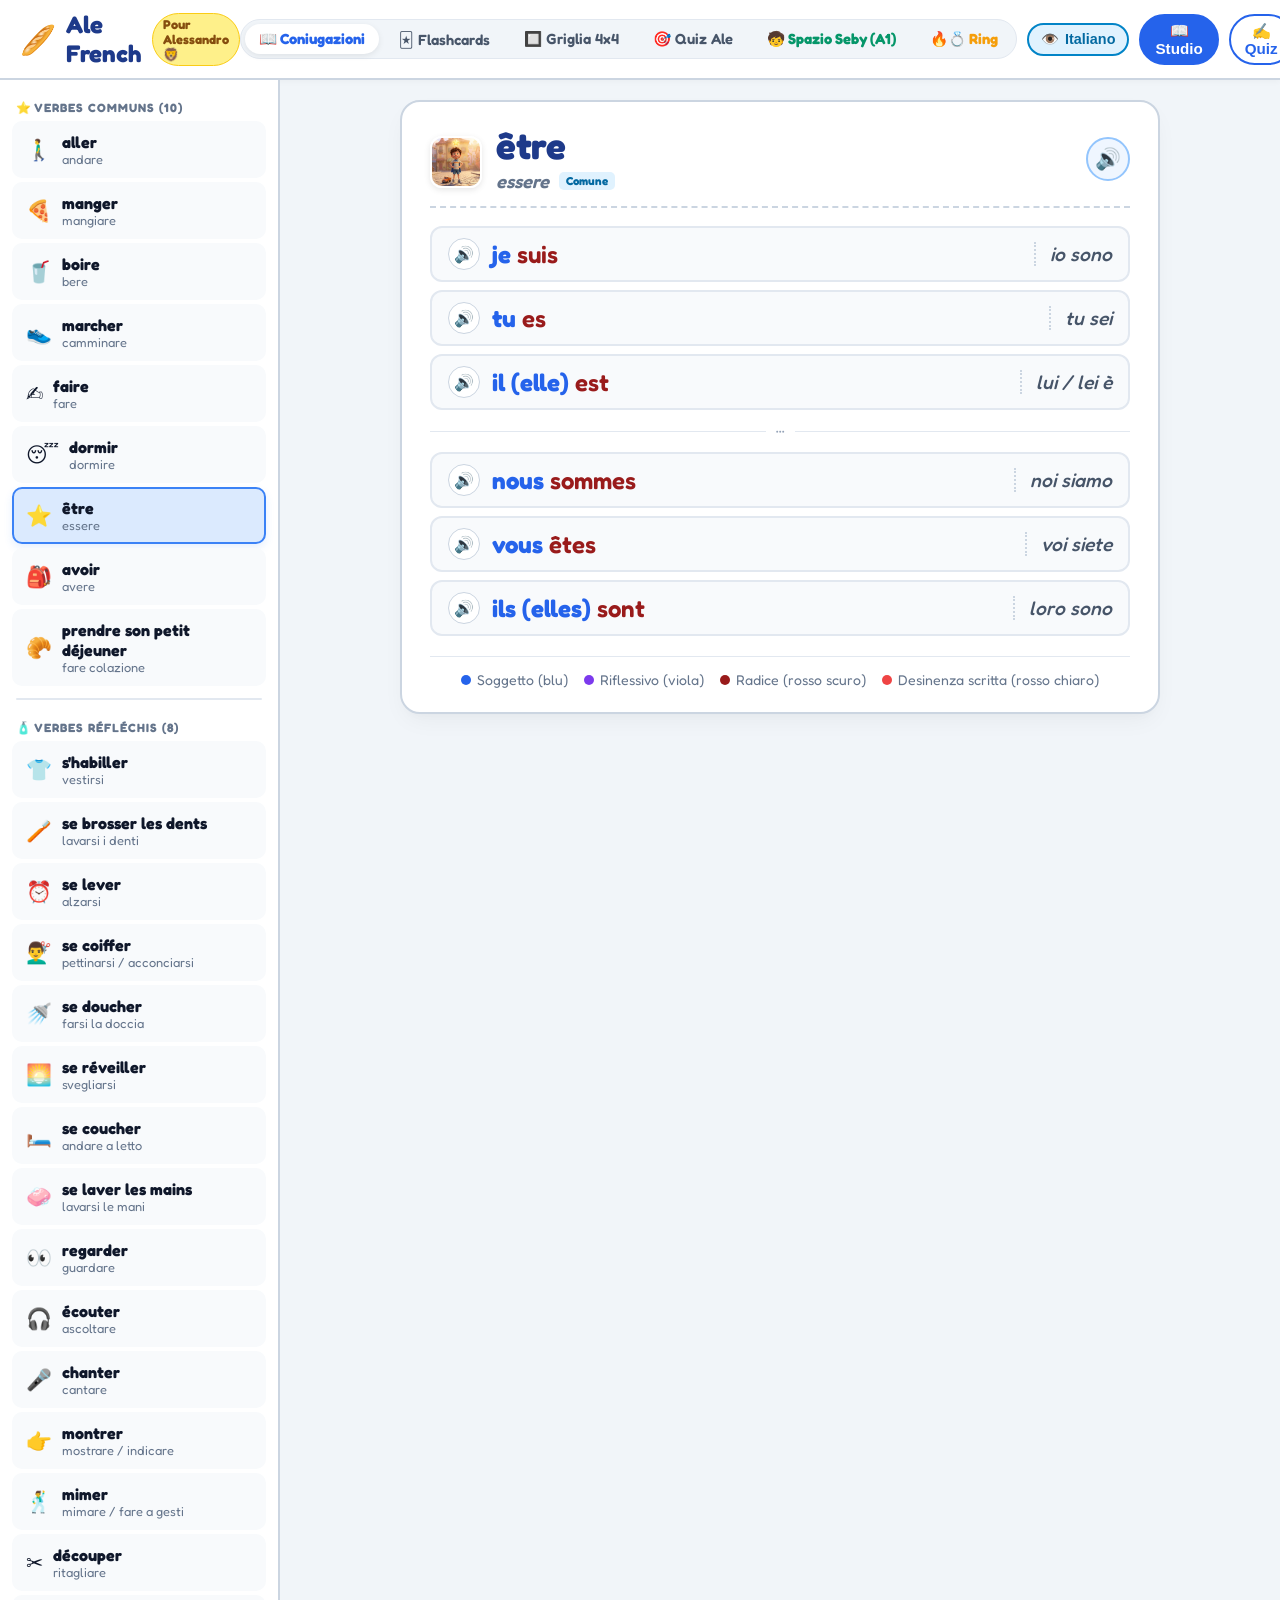
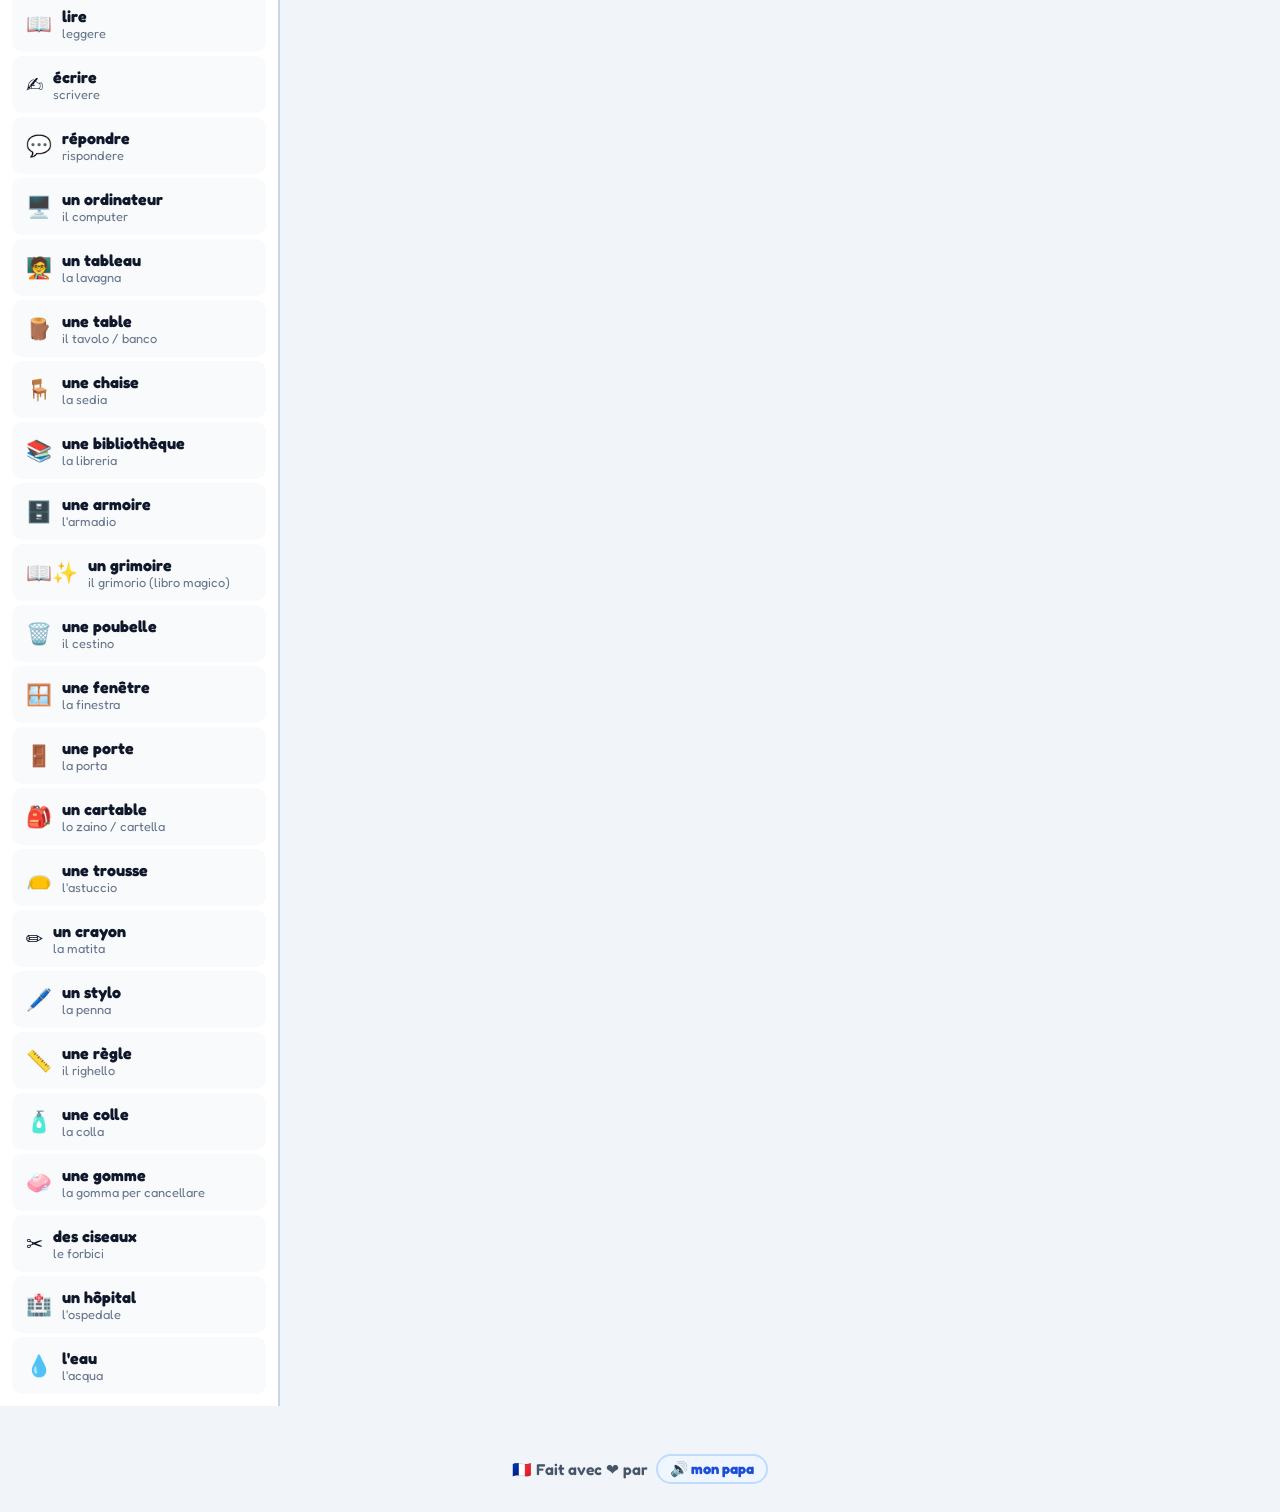
==== commit 9874d4b6: "feat(gamification): add dual-mode verb quiz, kid ergonomics, smart profile defaults, and cognitive t" ====
--- a/index.html
+++ b/index.html
@@ -569,6 +569,53 @@
       color: #991b1b;
     }
 
+    .quiz-choice-btn {
+      display: flex;
+      align-items: center;
+      justify-content: space-between;
+      width: 100%;
+      background: white;
+      border: 2px solid #cbd5e1;
+      border-radius: 14px;
+      padding: 12px 18px;
+      font-size: 1.35rem;
+      font-weight: 700;
+      color: #1e293b;
+      cursor: pointer;
+      transition: all 0.2s cubic-bezier(0.34, 1.56, 0.64, 1);
+      box-shadow: 0 3px 6px rgba(0,0,0,0.04);
+      text-align: left;
+    }
+    .quiz-choice-btn:hover {
+      border-color: #3b82f6;
+      background: #eff6ff;
+      transform: translateY(-2px);
+      box-shadow: 0 6px 14px rgba(59, 130, 246, 0.15);
+    }
+    .quiz-choice-btn.correct {
+      border-color: #10b981;
+      background: #ecfdf5;
+      color: #065f46;
+    }
+    .quiz-choice-btn.wrong {
+      border-color: #ef4444;
+      background: #fef2f2;
+      color: #991b1b;
+    }
+    .quiz-choice-speaker {
+      background: #f1f5f9;
+      border: 1px solid #cbd5e1;
+      border-radius: 999px;
+      padding: 6px 12px;
+      font-size: 1.1rem;
+      cursor: pointer;
+      transition: background 0.15s;
+      flex-shrink: 0;
+    }
+    .quiz-choice-speaker:hover {
+      background: #e2e8f0;
+    }
+
     .feedback-msg {
       margin-top: 14px;
       font-size: 1.2rem;
@@ -739,21 +786,36 @@
       <!-- PRACTICE / TEST VIEW -->
       <div class="practice-container" id="practice-card" style="display: none;">
         <div class="practice-header">
-          <h2>✍️ Test di Scrittura per Alessandro</h2>
-          <p class="practice-prompt">Scrivi la forma corretta con la giusta ortografia!</p>
+          <h2 id="practice-title-el">✍️ Allenamento Coniugazioni</h2>
+          <p class="practice-prompt">Fai l'esercizio con i verbi francesi!</p>
         </div>
+
+        <!-- EXERCISE MODE SELECTOR -->
+        <div style="display: flex; justify-content: center; gap: 8px; margin-bottom: 16px; flex-wrap: wrap;">
+          <button class="btn-mode" id="btn-verb-choice" onclick="setVerbExerciseMode('choice')">🎈 Facile (Scelta Multipla • Seby)</button>
+          <button class="btn-mode active" id="btn-verb-typing" onclick="setVerbExerciseMode('typing')">🦁 Scrittura (Ortografia • Ale)</button>
+        </div>
+
         <div class="practice-target" id="quiz-question-el">
           tu + s'habiller = ?
         </div>
-        <div>
+
+        <!-- MULTIPLE CHOICE OPTIONS (FOR SEBY & EASY MODE) -->
+        <div id="quiz-choice-options" style="display: none; max-width: 520px; margin: 16px auto; grid-template-columns: 1fr; gap: 10px;"></div>
+
+        <!-- TYPING INPUT (FOR ALE & HARD MODE) -->
+        <div id="quiz-typing-container">
           <input type="text" id="quiz-input-el" class="input-box" placeholder="Scrivi qui..." autocomplete="off" autocorrect="off" autocapitalize="off" spellcheck="false">
         </div>
+
         <div class="feedback-msg" id="quiz-feedback-el"></div>
-        <div>
+
+        <div id="quiz-typing-actions">
           <button class="btn-submit-test" id="quiz-btn-el" onclick="checkQuizAnswer()">Verifica ✨</button>
           <button class="btn-submit-test" style="background: #e2e8f0; color: #334155; margin-left: 10px;" onclick="nextQuiz()">Salta ➡️</button>
         </div>
-        <div>
+
+        <div style="margin-top: 14px;">
           <span class="score-badge" id="quiz-score-el">Punteggio: 0 punti ⭐</span>
         </div>
       </div>
@@ -761,6 +823,8 @@
   </div>
 
   <script src="audio-player.js"></script>
+  <script src="card-spelling.js"></script>
+  <script src="telemetry.js"></script>
   <script>
     let verbsData = [];
     let currentVerb = null;
@@ -959,6 +1023,7 @@
 
     // PRONUNCIATION VIA PRE-GENERATED GEMINI 3.8 FLASH TTS MP3
     function speakText(text) {
+      if (quizTracker) quizTracker.markHint();
       playFrenchAudio(text);
     }
 
@@ -967,11 +1032,52 @@
     }
 
     // QUIZ / TEST MODE
+    let verbExerciseMode = 'typing'; // 'choice' (Seby) | 'typing' (Ale)
+    let quizTracker = null;
+
+    function setVerbExerciseMode(mode) {
+      verbExerciseMode = mode;
+      const btnChoice = document.getElementById('btn-verb-choice');
+      const btnTyping = document.getElementById('btn-verb-typing');
+      if (btnChoice) btnChoice.classList.toggle('active', mode === 'choice');
+      if (btnTyping) btnTyping.classList.toggle('active', mode === 'typing');
+
+      const isChoice = mode === 'choice';
+      const choiceBox = document.getElementById('quiz-choice-options');
+      const typingBox = document.getElementById('quiz-typing-container');
+      const typingActs = document.getElementById('quiz-typing-actions');
+      if (choiceBox) choiceBox.style.display = isChoice ? 'grid' : 'none';
+      if (typingBox) typingBox.style.display = isChoice ? 'none' : 'block';
+      if (typingActs) typingActs.style.display = isChoice ? 'none' : 'block';
+
+      if (quizCurrent) {
+        renderQuizQuestion();
+      }
+    }
+
+    function applyVerbProfileDefaults() {
+      if (typeof getFrenchProfileDefaults === 'function') {
+        const conf = getFrenchProfileDefaults();
+        if (conf.user === 'seby') {
+          setVerbExerciseMode('choice');
+          const titleEl = document.getElementById('practice-title-el');
+          if (titleEl) titleEl.textContent = '🎈 Allenamento Verbi per Seby (A1)';
+        } else if (conf.user === 'ale') {
+          setVerbExerciseMode('typing');
+          const titleEl = document.getElementById('practice-title-el');
+          if (titleEl) titleEl.textContent = '🦁 Allenamento Scrittura per Ale (P3)';
+        }
+      }
+    }
+    window.addEventListener('french-profile-updated', applyVerbProfileDefaults);
+    document.addEventListener('DOMContentLoaded', applyVerbProfileDefaults);
+
     function startQuiz() {
       nextQuiz();
     }
 
     function nextQuiz() {
+      if (!verbsData || !verbsData.length) return;
       const verb = verbsData[Math.floor(Math.random() * verbsData.length)];
       const conj = verb.conjugation[Math.floor(Math.random() * verb.conjugation.length)];
       quizCurrent = { verb, conj };
@@ -983,13 +1089,113 @@
         <div style="font-size: 1.05rem; color: #64748b; margin-top: 4px;">👉 <em>${conj.italian || verb.italian}</em></div>
       `;
 
-      const input = document.getElementById('quiz-input-el');
-      input.value = '';
-      input.className = 'input-box';
-      input.focus();
-      document.getElementById('quiz-feedback-el').textContent = '';
-      document.getElementById('quiz-btn-el').textContent = 'Verifica ✨';
-      document.getElementById('quiz-btn-el').onclick = checkQuizAnswer;
+      if (typeof startFrenchQuestionTelemetry === 'function') {
+        quizTracker = startFrenchQuestionTelemetry({
+          exercise: 'verb_quiz',
+          mode: verbExerciseMode,
+          target: conj.full
+        });
+      } else {
+        quizTracker = null;
+      }
+
+      renderQuizQuestion();
+    }
+
+    function renderQuizQuestion() {
+      if (!quizCurrent) return;
+      const { verb, conj } = quizCurrent;
+      const feedback = document.getElementById('quiz-feedback-el');
+      if (feedback) feedback.textContent = '';
+
+      if (verbExerciseMode === 'choice') {
+        renderQuizChoiceOptions(verb, conj);
+      } else {
+        const input = document.getElementById('quiz-input-el');
+        if (input) {
+          input.value = '';
+          input.className = 'input-box';
+          input.focus();
+        }
+        const btnVerifica = document.getElementById('quiz-btn-el');
+        if (btnVerifica) {
+          btnVerifica.textContent = 'Verifica ✨';
+          btnVerifica.onclick = checkQuizAnswer;
+        }
+      }
+    }
+
+    function renderQuizChoiceOptions(verb, conj) {
+      const choiceContainer = document.getElementById('quiz-choice-options');
+      if (!choiceContainer) return;
+      choiceContainer.innerHTML = '';
+
+      const correctText = conj.full;
+      const distractors = [];
+
+      // Collect distractors from same verb
+      verb.conjugation.forEach(c => {
+        if (c.full !== correctText && !distractors.includes(c.full)) {
+          distractors.push(c.full);
+        }
+      });
+
+      // If needed, supplement with other verbs
+      if (distractors.length < 2) {
+        verbsData.forEach(v => {
+          if (v.id !== verb.id) {
+            v.conjugation.forEach(c => {
+              if (c.full !== correctText && !distractors.includes(c.full)) {
+                distractors.push(c.full);
+              }
+            });
+          }
+        });
+      }
+
+      distractors.sort(() => Math.random() - 0.5);
+      const options = [correctText, distractors[0], distractors[1]];
+      options.sort(() => Math.random() - 0.5);
+
+      options.forEach(opt => {
+        const btn = document.createElement('button');
+        btn.type = 'button';
+        btn.className = 'quiz-choice-btn';
+        const safeOpt = opt.replace(/'/g, "\\'");
+        btn.innerHTML = `
+          <span>${opt}</span>
+          <span class="quiz-choice-speaker" onclick="event.stopPropagation(); speakText('${safeOpt}')" title="Ascolta pronuncia">🔊</span>
+        `;
+        btn.onclick = () => chooseQuizOption(opt, btn, correctText);
+        choiceContainer.appendChild(btn);
+      });
+    }
+
+    function chooseQuizOption(selected, btnEl, correctText) {
+      const isCorrect = (selected === correctText);
+      const feedback = document.getElementById('quiz-feedback-el');
+      const allBtns = document.querySelectorAll('.quiz-choice-btn');
+
+      if (quizTracker) {
+        quizTracker.finish(isCorrect, selected);
+      }
+
+      if (isCorrect) {
+        btnEl.classList.add('correct');
+        allBtns.forEach(b => b.disabled = true);
+        feedback.innerHTML = `<span style="color: #059669;">Bravo! C'est parfait! 🎉 <strong>${correctText}</strong></span>`;
+        speakText(correctText);
+        quizScore += 10;
+        document.getElementById('quiz-score-el').textContent = `Punteggio: ${quizScore} punti ⭐`;
+
+        setTimeout(() => {
+          nextQuiz();
+        }, 1300);
+      } else {
+        btnEl.classList.add('wrong');
+        feedback.innerHTML = `<span style="color: #dc2626;">Riprova! Ascolta bene la pronuncia 🔊</span>`;
+        speakText(correctText);
+      }
     }
 
     function checkQuizAnswer() {
@@ -998,7 +1204,20 @@
       const targetFull = quizCurrent.conj.full.toLowerCase().replace(/’/g, "'");
       const verbOnly = targetFull.replace(quizCurrent.conj.pronoun + ' ', '').trim();
 
-      const isMatch = (userText === targetFull || userText === verbOnly);
+      let isMatch = false;
+      const conf = (typeof getFrenchProfileDefaults === 'function') ? getFrenchProfileDefaults() : { accentsStrict: true };
+      if (!conf.accentsStrict) {
+        const normUser = (typeof stripAccent === 'function') ? stripAccent(userText) : userText.normalize('NFD').replace(/[\u0300-\u036f]/g, '');
+        const normTarget = (typeof stripAccent === 'function') ? stripAccent(targetFull) : targetFull.normalize('NFD').replace(/[\u0300-\u036f]/g, '');
+        const normVerbOnly = (typeof stripAccent === 'function') ? stripAccent(verbOnly) : verbOnly.normalize('NFD').replace(/[\u0300-\u036f]/g, '');
+        isMatch = (normUser === normTarget || normUser === normVerbOnly);
+      } else {
+        isMatch = (userText === targetFull || userText === verbOnly);
+      }
+
+      if (quizTracker) {
+        quizTracker.finish(isMatch, userText);
+      }
 
       const feedback = document.getElementById('quiz-feedback-el');
       if (isMatch) {
@@ -1018,8 +1237,10 @@
 
     document.addEventListener('keydown', (e) => {
       if (e.key === 'Enter' && currentMode === 'quiz') {
-        const btn = document.getElementById('quiz-btn-el');
-        btn.click();
+        if (verbExerciseMode === 'typing') {
+          const btn = document.getElementById('quiz-btn-el');
+          if (btn) btn.click();
+        }
       }
     });
   </script>
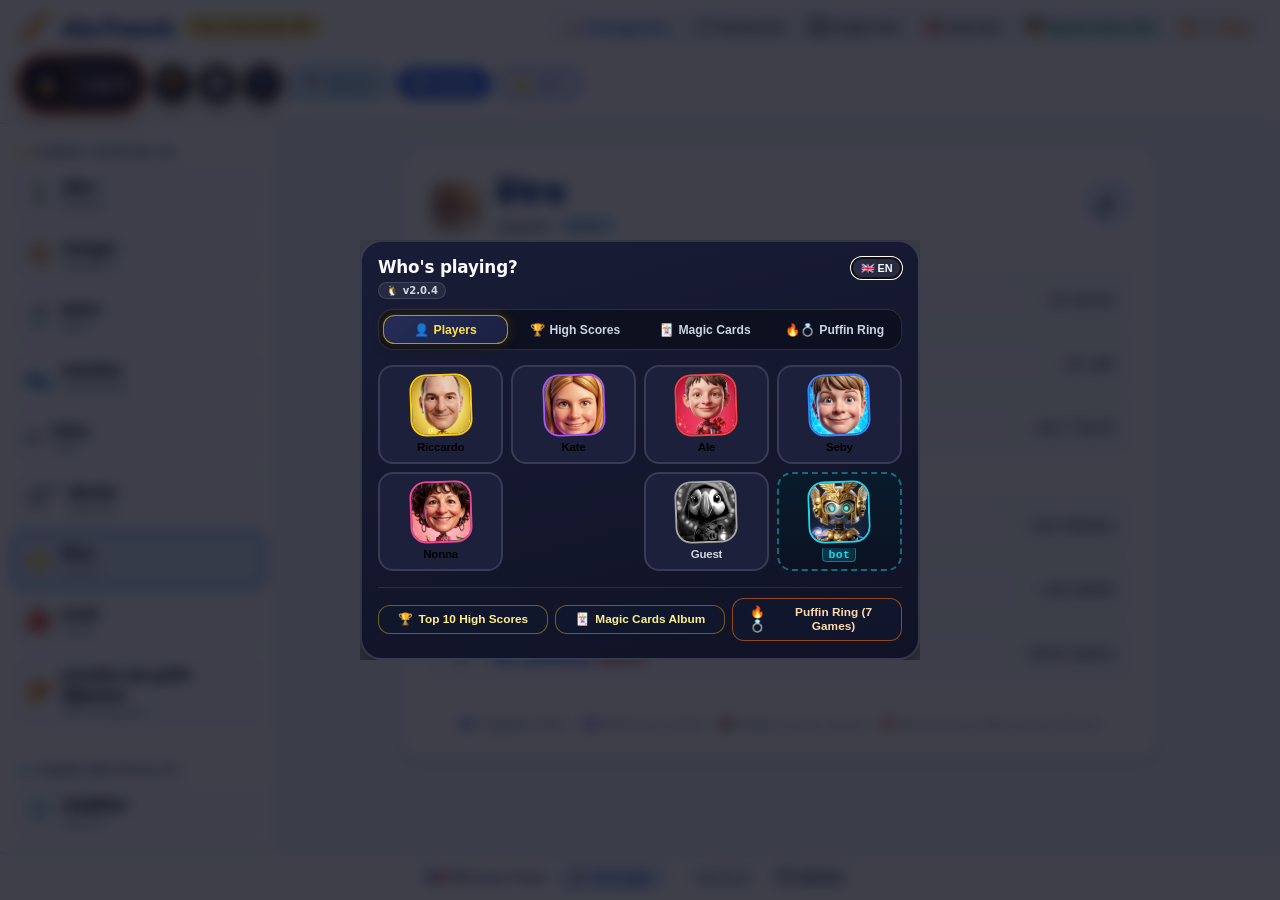
==== commit 65cb22b9: "feat(quiz,cards): add finite 5/10/20 verb quiz rounds with progress history, smart accent helper, re" ====
--- a/index.html
+++ b/index.html
@@ -32,19 +32,23 @@
       font-family: 'Fredoka', 'Lexend', system-ui, sans-serif;
       background: var(--bg-main);
       color: var(--text);
-      min-height: 100vh;
+      height: 100vh;
       display: flex;
       flex-direction: column;
+      overflow: hidden;
     }
 
     header {
       background: white;
       border-bottom: 2px solid var(--border);
-      padding: 10px 20px;
+      padding: 8px 16px;
       display: flex;
       align-items: center;
       justify-content: space-between;
+      flex-wrap: wrap;
+      gap: 8px 12px;
       box-shadow: 0 2px 6px rgba(0,0,0,0.03);
+      flex-shrink: 0;
     }
 
     .brand {
@@ -54,7 +58,7 @@
     }
 
     .brand h1 {
-      font-size: 1.5rem;
+      font-size: 1.45rem;
       font-weight: 700;
       color: #1e3a8a;
     }
@@ -72,17 +76,19 @@
     .nav-tabs {
       display: flex;
       align-items: center;
-      gap: 6px;
+      flex-wrap: wrap;
+      gap: 4px;
       background: #f1f5f9;
       padding: 4px;
+      border-radius: 16px;
+      border: 1px solid #e2e8f0;
+      max-width: 100%;
+    }
+
+    .nav-tab {
+      padding: 5px 11px;
       border-radius: 999px;
-      border: 1px solid #e2e8f0;
-    }
-
-    .nav-tab {
-      padding: 6px 14px;
-      border-radius: 999px;
-      font-size: 0.92rem;
+      font-size: 0.88rem;
       font-weight: 600;
       text-decoration: none;
       color: #475569;
@@ -104,42 +110,43 @@
     .nav-actions {
       display: flex;
       align-items: center;
-      gap: 10px;
+      flex-wrap: wrap;
+      gap: 8px;
     }
 
     .btn-toggle-it {
       background: #f8fafc;
       border: 2px solid #cbd5e1;
       color: #334155;
-      padding: 6px 12px;
+      padding: 5px 11px;
+      border-radius: 999px;
+      font-size: 0.88rem;
+      font-weight: 600;
+      cursor: pointer;
+      display: flex;
+      align-items: center;
+      gap: 5px;
+      transition: all 0.2s;
+    }
+
+    .btn-toggle-it.active {
+      background: #e0f2fe;
+      border-color: #0284c7;
+      color: #0369a1;
+    }
+
+    .btn-mode {
+      border: 2px solid var(--primary);
+      background: white;
+      color: var(--primary);
+      padding: 5px 12px;
       border-radius: 999px;
       font-size: 0.9rem;
       font-weight: 600;
       cursor: pointer;
       display: flex;
       align-items: center;
-      gap: 6px;
-      transition: all 0.2s;
-    }
-
-    .btn-toggle-it.active {
-      background: #e0f2fe;
-      border-color: #0284c7;
-      color: #0369a1;
-    }
-
-    .btn-mode {
-      border: 2px solid var(--primary);
-      background: white;
-      color: var(--primary);
-      padding: 6px 14px;
-      border-radius: 999px;
-      font-size: 0.95rem;
-      font-weight: 600;
-      cursor: pointer;
-      display: flex;
-      align-items: center;
-      gap: 6px;
+      gap: 5px;
       transition: all 0.2s;
     }
 
@@ -151,7 +158,7 @@
     .app-container {
       display: flex;
       flex: 1;
-      height: calc(100vh - 65px);
+      min-height: 0;
       overflow: hidden;
     }
 
@@ -674,10 +681,339 @@
       display: inline-block;
     }
 
+    /* SMART FRENCH ACCENT HELPER BAR */
+    .accent-helper-bar {
+      margin: 12px auto 0;
+      max-width: 520px;
+      display: flex;
+      flex-direction: column;
+      align-items: center;
+      gap: 6px;
+    }
+
+    .accent-row {
+      display: flex;
+      align-items: center;
+      justify-content: center;
+      flex-wrap: wrap;
+      gap: 6px;
+    }
+
+    .accent-row-label {
+      font-size: 0.78rem;
+      font-weight: 700;
+      color: #64748b;
+      margin-right: 2px;
+    }
+
+    .accent-chip {
+      display: inline-flex;
+      flex-direction: column;
+      align-items: center;
+      justify-content: center;
+      min-width: 44px;
+      padding: 5px 10px;
+      border-radius: 10px;
+      border: 2px solid #cbd5e1;
+      background: #f8fafc;
+      color: #0f172a;
+      font-family: 'Fredoka', 'Lexend', sans-serif;
+      font-size: 1.25rem;
+      font-weight: 700;
+      line-height: 1.1;
+      cursor: pointer;
+      transition: all 0.14s ease;
+    }
+
+    .accent-chip:hover {
+      border-color: #3b82f6;
+      background: #eff6ff;
+      transform: translateY(-1px);
+    }
+
+    .accent-chip:active {
+      transform: scale(0.95);
+    }
+
+    .accent-chip.smart {
+      border-color: #f59e0b;
+      background: #fef3c7;
+      color: #92400e;
+      box-shadow: 0 2px 6px rgba(245, 158, 11, 0.22);
+    }
+
+    .accent-chip.smart:hover {
+      border-color: #d97706;
+      background: #fde68a;
+    }
+
+    .accent-chip-sub {
+      font-size: 0.62rem;
+      font-weight: 600;
+      color: #64748b;
+      line-height: 1;
+      margin-top: 2px;
+    }
+
+    .accent-chip.smart .accent-chip-sub {
+      color: #b45309;
+    }
+
+    /* QUIZ PROGRESS HEADER & BAR */
+    .quiz-progress-box {
+      margin: 0 auto 18px;
+      max-width: 540px;
+      background: #f8fafc;
+      border: 2px solid #e2e8f0;
+      border-radius: 16px;
+      padding: 12px 16px;
+      text-align: left;
+    }
+
+    .quiz-progress-top {
+      display: flex;
+      align-items: baseline;
+      justify-content: space-between;
+      gap: 10px;
+      flex-wrap: wrap;
+      margin-bottom: 8px;
+    }
+
+    .quiz-progress-label {
+      font-size: 1.55rem;
+      font-weight: 700;
+      color: #1e3a8a;
+      line-height: 1.15;
+      font-variant-numeric: tabular-nums;
+    }
+
+    .quiz-progress-label .quiz-progress-total {
+      font-size: 1.15rem;
+      font-weight: 600;
+      color: #64748b;
+    }
+
+    .quiz-progress-meta {
+      font-size: 0.9rem;
+      font-weight: 700;
+      color: #047857;
+      background: #d1fae5;
+      padding: 3px 11px;
+      border-radius: 999px;
+      font-variant-numeric: tabular-nums;
+    }
+
+    .quiz-progress-track {
+      width: 100%;
+      height: 14px;
+      background: #e2e8f0;
+      border-radius: 999px;
+      overflow: hidden;
+      box-shadow: inset 0 1px 2px rgba(15, 23, 42, 0.08);
+    }
+
+    .quiz-progress-fill {
+      height: 100%;
+      width: 0%;
+      background: linear-gradient(90deg, #3b82f6 0%, #10b981 100%);
+      border-radius: 999px;
+      transition: width 0.35s cubic-bezier(0.22, 1, 0.36, 1);
+    }
+
+    .quiz-summary-card {
+      padding: 18px 12px 6px;
+      text-align: center;
+    }
+
+    .quiz-summary-trophy {
+      font-size: 3.4rem;
+      line-height: 1.1;
+      margin-bottom: 8px;
+    }
+
+    .quiz-summary-title {
+      font-size: 1.8rem;
+      font-weight: 700;
+      color: #1e3a8a;
+      margin-bottom: 6px;
+    }
+
+    .quiz-summary-stats {
+      font-size: 1.15rem;
+      font-weight: 600;
+      color: #334155;
+      margin-bottom: 20px;
+      font-variant-numeric: tabular-nums;
+    }
+
+    .quiz-summary-actions {
+      display: flex;
+      justify-content: center;
+      gap: 12px;
+      flex-wrap: wrap;
+      margin-top: 16px;
+    }
+
+    .quiz-controls-row {
+      display: flex;
+      justify-content: center;
+      align-items: center;
+      gap: 8px;
+      margin-bottom: 14px;
+      flex-wrap: wrap;
+    }
+
+    .quiz-length-group {
+      display: inline-flex;
+      align-items: center;
+      gap: 4px;
+      background: #f1f5f9;
+      border: 1.5px solid #cbd5e1;
+      border-radius: 999px;
+      padding: 3px 6px;
+      font-size: 0.85rem;
+      font-weight: 700;
+      color: #475569;
+    }
+
+    .quiz-len-btn {
+      border: none;
+      background: transparent;
+      color: #475569;
+      font-family: inherit;
+      font-size: 0.85rem;
+      font-weight: 700;
+      padding: 3px 9px;
+      border-radius: 999px;
+      cursor: pointer;
+      transition: all 0.15s;
+      font-variant-numeric: tabular-nums;
+    }
+
+    .quiz-len-btn.active {
+      background: #2563eb;
+      color: white;
+    }
+
+    .quiz-history-btn {
+      border: 2px solid #cbd5e1;
+      background: #f8fafc;
+      color: #1e3a8a;
+      padding: 4px 12px;
+      border-radius: 999px;
+      font-family: inherit;
+      font-size: 0.86rem;
+      font-weight: 700;
+      cursor: pointer;
+      transition: all 0.15s;
+    }
+
+    .quiz-history-btn:hover, .quiz-history-btn.active {
+      background: #dbeafe;
+      border-color: #3b82f6;
+    }
+
+    .quiz-breakdown-list {
+      max-width: 560px;
+      margin: 14px auto;
+      display: flex;
+      flex-direction: column;
+      gap: 6px;
+      text-align: left;
+      max-height: 250px;
+      overflow-y: auto;
+      padding-right: 4px;
+    }
+
+    .quiz-breakdown-row {
+      display: flex;
+      align-items: center;
+      justify-content: space-between;
+      gap: 10px;
+      padding: 8px 12px;
+      border-radius: 10px;
+      border: 1.5px solid #e2e8f0;
+      background: #f8fafc;
+      font-size: 0.92rem;
+    }
+
+    .quiz-breakdown-row.ok {
+      border-color: #bbf7d0;
+      background: #f0fdf4;
+    }
+
+    .quiz-breakdown-row.ko {
+      border-color: #fecaca;
+      background: #fef2f2;
+    }
+
+    .quiz-history-panel {
+      text-align: left;
+      max-width: 660px;
+      margin: 6px auto 0;
+    }
+
+    .quiz-stats-grid {
+      display: grid;
+      grid-template-columns: repeat(3, 1fr);
+      gap: 10px;
+      margin-bottom: 14px;
+    }
+
+    .quiz-stat-card {
+      background: #f8fafc;
+      border: 1.5px solid #e2e8f0;
+      border-radius: 14px;
+      padding: 10px 12px;
+      text-align: center;
+    }
+
+    .quiz-stat-num {
+      font-size: 1.45rem;
+      font-weight: 700;
+      color: #1e3a8a;
+      font-variant-numeric: tabular-nums;
+    }
+
+    .quiz-stat-lbl {
+      font-size: 0.78rem;
+      color: #64748b;
+      font-weight: 600;
+    }
+
+    .quiz-round-item {
+      background: #f8fafc;
+      border: 1.5px solid #e2e8f0;
+      border-radius: 12px;
+      padding: 10px 14px;
+      margin-bottom: 8px;
+      display: flex;
+      align-items: center;
+      justify-content: space-between;
+      gap: 10px;
+      flex-wrap: wrap;
+      font-variant-numeric: tabular-nums;
+    }
+
+    footer.site-love-footer {
+      flex-shrink: 0;
+      margin-top: 0;
+      padding: 8px 16px;
+      background: #ffffff;
+      border-top: 2px solid var(--border);
+      font-size: 0.9rem;
+    }
+
     @media(max-width: 768px) {
+      body {
+        height: auto;
+        min-height: 100vh;
+        overflow: visible;
+      }
       .app-container {
         flex-direction: column;
         height: auto;
+        overflow: visible;
       }
       .sidebar {
         width: 100%;
@@ -739,15 +1075,20 @@
   </header>
 
   <div class="app-container">
-    <!-- SIDEBAR: TWO SECTIONS WITH DIVIDER -->
+    <!-- SIDEBAR: THREE VERB SECTIONS -->
     <div class="sidebar">
-      <div class="sidebar-section-title">⭐ Verbes Communs (10)</div>
+      <div class="sidebar-section-title" id="title-common-verbs">⭐ Verbes Communs</div>
       <div class="verb-group-list" id="common-verbs-list"></div>
 
       <div class="sidebar-divider"></div>
 
-      <div class="sidebar-section-title">🧴 Verbes Réfléchis (8)</div>
+      <div class="sidebar-section-title" id="title-reflexive-verbs">🧴 Verbes Réfléchis</div>
       <div class="verb-group-list" id="reflexive-verbs-list"></div>
+
+      <div class="sidebar-divider"></div>
+
+      <div class="sidebar-section-title" id="title-school-verbs">🏫 Verbes de Classe</div>
+      <div class="verb-group-list" id="school-verbs-list"></div>
     </div>
 
     <!-- MAIN VIEW -->
@@ -791,33 +1132,64 @@
         </div>
 
         <!-- EXERCISE MODE SELECTOR -->
-        <div style="display: flex; justify-content: center; gap: 8px; margin-bottom: 16px; flex-wrap: wrap;">
+        <div style="display: flex; justify-content: center; gap: 8px; margin-bottom: 10px; flex-wrap: wrap;">
           <button class="btn-mode" id="btn-verb-choice" onclick="setVerbExerciseMode('choice')">🎈 Facile (Scelta Multipla • Seby)</button>
           <button class="btn-mode active" id="btn-verb-typing" onclick="setVerbExerciseMode('typing')">🦁 Scrittura (Ortografia • Ale)</button>
         </div>
 
-        <div class="practice-target" id="quiz-question-el">
-          tu + s'habiller = ?
+        <!-- ROUND LENGTH & PROGRESS HISTORY CONTROLS -->
+        <div class="quiz-controls-row">
+          <div class="quiz-length-group" role="group" aria-label="Numero di domande">
+            <span>Domande:</span>
+            <button type="button" class="quiz-len-btn" id="btn-len-5" onclick="setQuizLength(5)">5</button>
+            <button type="button" class="quiz-len-btn active" id="btn-len-10" onclick="setQuizLength(10)">10</button>
+            <button type="button" class="quiz-len-btn" id="btn-len-20" onclick="setQuizLength(20)">20</button>
+          </div>
+          <button type="button" class="quiz-history-btn" id="btn-quiz-history" onclick="toggleQuizHistory()">📊 Il mio andamento</button>
         </div>
 
-        <!-- MULTIPLE CHOICE OPTIONS (FOR SEBY & EASY MODE) -->
-        <div id="quiz-choice-options" style="display: none; max-width: 520px; margin: 16px auto; grid-template-columns: 1fr; gap: 10px;"></div>
-
-        <!-- TYPING INPUT (FOR ALE & HARD MODE) -->
-        <div id="quiz-typing-container">
-          <input type="text" id="quiz-input-el" class="input-box" placeholder="Scrivi qui..." autocomplete="off" autocorrect="off" autocapitalize="off" spellcheck="false">
+        <!-- QUIZ PROGRESS COUNTER & BAR -->
+        <div class="quiz-progress-box" id="quiz-progress-box">
+          <div class="quiz-progress-top">
+            <div class="quiz-progress-label" id="quiz-progress-label">Domanda 1 <span class="quiz-progress-total">/ 10</span></div>
+            <div class="quiz-progress-meta" id="quiz-progress-meta">✅ 0 corrette</div>
+          </div>
+          <div class="quiz-progress-track" role="progressbar" aria-valuemin="0" aria-valuemax="10" aria-valuenow="1" id="quiz-progress-track">
+            <div class="quiz-progress-fill" id="quiz-progress-fill" style="width: 10%;"></div>
+          </div>
         </div>
 
-        <div class="feedback-msg" id="quiz-feedback-el"></div>
-
-        <div id="quiz-typing-actions">
-          <button class="btn-submit-test" id="quiz-btn-el" onclick="checkQuizAnswer()">Verifica ✨</button>
-          <button class="btn-submit-test" style="background: #e2e8f0; color: #334155; margin-left: 10px;" onclick="nextQuiz()">Salta ➡️</button>
+        <div id="quiz-active-body">
+          <div class="practice-target" id="quiz-question-el">
+            ⏳ Caricamento esercizio...
+          </div>
+
+          <!-- MULTIPLE CHOICE OPTIONS (FOR SEBY & EASY MODE) -->
+          <div id="quiz-choice-options" style="display: none; max-width: 520px; margin: 16px auto; grid-template-columns: 1fr; gap: 10px;"></div>
+
+          <!-- TYPING INPUT (FOR ALE & HARD MODE) -->
+          <div id="quiz-typing-container">
+            <input type="text" id="quiz-input-el" class="input-box" placeholder="Scrivi qui..." autocomplete="off" autocorrect="off" autocapitalize="off" spellcheck="false">
+            <div id="accent-helper-bar" class="accent-helper-bar" aria-label="Accenti francesi rapidi"></div>
+          </div>
+
+          <div class="feedback-msg" id="quiz-feedback-el"></div>
+
+          <div id="quiz-typing-actions">
+            <button class="btn-submit-test" id="quiz-btn-el" onclick="checkQuizAnswer()">Verifica ✨</button>
+            <button class="btn-submit-test" style="background: #e2e8f0; color: #334155; margin-left: 10px;" onclick="skipQuizQuestion()">Salta ➡️</button>
+          </div>
+
+          <div style="margin-top: 14px;">
+            <span class="score-badge" id="quiz-score-el">Punteggio: 0 punti ⭐</span>
+          </div>
         </div>
 
-        <div style="margin-top: 14px;">
-          <span class="score-badge" id="quiz-score-el">Punteggio: 0 punti ⭐</span>
-        </div>
+        <!-- END OF ROUND SUMMARY -->
+        <div id="quiz-summary-el" class="quiz-summary-card" style="display: none;"></div>
+
+        <!-- HISTORY / PROGRESS VIEW -->
+        <div id="quiz-history-el" class="quiz-history-panel" style="display: none;"></div>
       </div>
     </div>
   </div>
@@ -826,12 +1198,29 @@
   <script src="card-spelling.js"></script>
   <script src="telemetry.js"></script>
   <script>
+    const QUIZ_TOTAL_QUESTIONS = 10;
+    const VERB_HISTORY_KEY = 'ale_french_verb_quiz_history';
+    let quizTotalQuestions = QUIZ_TOTAL_QUESTIONS;
     let verbsData = [];
     let currentVerb = null;
     let currentMode = 'study';
     let italianMode = 'visible'; // 'visible' | 'covered' | 'hidden'
     let quizCurrent = null;
     let quizScore = 0;
+    let quizQuestionIndex = 0;
+    let quizCorrectCount = 0;
+    let quizCurrentResolved = false;
+    let quizCurrentHadError = false;
+    let quizCompleted = false;
+    let quizShowingHistory = false;
+    let quizStartedAt = null;
+    let quizAskedKeys = new Set();
+    let quizRoundItems = [];
+    let quizChoiceAdvanceTimer = null;
+
+    function getConjugableVerbs() {
+      return verbsData.filter(v => Array.isArray(v.conjugation) && v.conjugation.length > 0);
+    }
 
     fetch('verbs.json')
       .then(res => res.json())
@@ -843,18 +1232,28 @@
         const paramVerb = urlParams.get('verb');
         const hashVerb = window.location.hash.replace('#verb-', '').replace('#', '');
         const targetId = paramVerb || hashVerb;
-        const initialVerb = (targetId && verbsData.find(v => v.id === targetId)) || verbsData.find(v => v.id === 'etre') || verbsData[0];
-        selectVerb(initialVerb.id);
+        const conjugables = getConjugableVerbs();
+        const initialVerb = (targetId && conjugables.find(v => v.id === targetId)) || conjugables.find(v => v.id === 'etre') || conjugables[0];
+        if (initialVerb) selectVerb(initialVerb.id);
+        if (currentMode === 'quiz' && !quizCurrent && !quizCompleted) {
+          startNewQuizRound();
+        }
       })
       .catch(err => console.error("Error loading verbs:", err));
 
     function renderSidebar() {
       const commonEl = document.getElementById('common-verbs-list');
       const reflexiveEl = document.getElementById('reflexive-verbs-list');
+      const schoolEl = document.getElementById('school-verbs-list');
       commonEl.innerHTML = '';
       reflexiveEl.innerHTML = '';
-
-      verbsData.forEach(verb => {
+      if (schoolEl) schoolEl.innerHTML = '';
+
+      let commonCount = 0;
+      let reflexiveCount = 0;
+      let schoolCount = 0;
+
+      getConjugableVerbs().forEach(verb => {
         const item = document.createElement('div');
         item.className = `verb-item ${currentVerb && currentVerb.id === verb.id ? 'selected' : ''}`;
         item.id = `verb-item-${verb.id}`;
@@ -872,15 +1271,28 @@
 
         if (verb.category === 'common') {
           commonEl.appendChild(item);
+          commonCount++;
+        } else if (verb.category === 'school' && schoolEl) {
+          schoolEl.appendChild(item);
+          schoolCount++;
         } else {
           reflexiveEl.appendChild(item);
+          reflexiveCount++;
         }
       });
+
+      const titleCommon = document.getElementById('title-common-verbs');
+      const titleReflexive = document.getElementById('title-reflexive-verbs');
+      const titleSchool = document.getElementById('title-school-verbs');
+      if (titleCommon) titleCommon.textContent = `⭐ Verbes Communs (${commonCount})`;
+      if (titleReflexive) titleReflexive.textContent = `🧴 Verbes Réfléchis (${reflexiveCount})`;
+      if (titleSchool) titleSchool.textContent = `🏫 Verbes de Classe (${schoolCount})`;
     }
 
     function selectVerb(id) {
-      currentVerb = verbsData.find(v => v.id === id);
-      if (!currentVerb) return;
+      const candidate = getConjugableVerbs().find(v => v.id === id);
+      if (!candidate) return;
+      currentVerb = candidate;
 
       document.querySelectorAll('.verb-item').forEach(el => el.classList.remove('selected'));
       const activeEl = document.getElementById(`verb-item-${id}`);
@@ -1050,7 +1462,11 @@
       if (typingBox) typingBox.style.display = isChoice ? 'none' : 'block';
       if (typingActs) typingActs.style.display = isChoice ? 'none' : 'block';
 
-      if (quizCurrent) {
+      if (quizShowingHistory) {
+        renderQuizHistory();
+      } else if (quizCompleted) {
+        startNewQuizRound();
+      } else if (quizCurrent) {
         renderQuizQuestion();
       }
     }
@@ -1072,28 +1488,548 @@
     window.addEventListener('french-profile-updated', applyVerbProfileDefaults);
     document.addEventListener('DOMContentLoaded', applyVerbProfileDefaults);
 
+    function loadVerbHistory() {
+      try {
+        const raw = localStorage.getItem(VERB_HISTORY_KEY);
+        const parsed = raw ? JSON.parse(raw) : [];
+        return Array.isArray(parsed) ? parsed : [];
+      } catch {
+        return [];
+      }
+    }
+
+    function saveVerbQuizRound(entry) {
+      try {
+        const history = loadVerbHistory();
+        history.unshift(entry);
+        localStorage.setItem(VERB_HISTORY_KEY, JSON.stringify(history.slice(0, 50)));
+        updateHistoryButtonCount();
+      } catch (e) {
+        console.warn('Could not save verb quiz round:', e);
+      }
+    }
+
+    function updateHistoryButtonCount() {
+      const btn = document.getElementById('btn-quiz-history');
+      if (!btn) return;
+      const count = loadVerbHistory().length;
+      btn.textContent = count > 0 ? `📊 Il mio andamento (${count})` : '📊 Il mio andamento';
+    }
+
+    function setQuizLength(len) {
+      const n = [5, 10, 20].includes(Number(len)) ? Number(len) : 10;
+      quizTotalQuestions = n;
+      [5, 10, 20].forEach(val => {
+        const b = document.getElementById(`btn-len-${val}`);
+        if (b) b.classList.toggle('active', val === n);
+      });
+      if (quizShowingHistory) {
+        toggleQuizHistory(false);
+      }
+      startNewQuizRound();
+    }
+
+    function toggleQuizHistory(forceState) {
+      const next = typeof forceState === 'boolean' ? forceState : !quizShowingHistory;
+      quizShowingHistory = next;
+      const btn = document.getElementById('btn-quiz-history');
+      const progressBox = document.getElementById('quiz-progress-box');
+      const activeBody = document.getElementById('quiz-active-body');
+      const summaryEl = document.getElementById('quiz-summary-el');
+      const historyEl = document.getElementById('quiz-history-el');
+
+      if (btn) btn.classList.toggle('active', next);
+      if (next) {
+        if (progressBox) progressBox.style.display = 'none';
+        if (activeBody) activeBody.style.display = 'none';
+        if (summaryEl) summaryEl.style.display = 'none';
+        if (historyEl) {
+          historyEl.style.display = 'block';
+          renderQuizHistory();
+        }
+      } else {
+        if (historyEl) historyEl.style.display = 'none';
+        if (progressBox) progressBox.style.display = 'block';
+        if (quizCompleted) {
+          if (summaryEl) summaryEl.style.display = 'block';
+        } else {
+          if (activeBody) activeBody.style.display = 'block';
+        }
+      }
+    }
+
+    function renderQuizHistory() {
+      const historyEl = document.getElementById('quiz-history-el');
+      if (!historyEl) return;
+      const history = loadVerbHistory();
+      const tel = (typeof getFrenchTelemetrySummary === 'function') ? getFrenchTelemetrySummary() : null;
+
+      const totalRounds = history.length;
+      const avgPct = totalRounds ? Math.round(history.reduce((s, r) => s + (r.percentage || 0), 0) / totalRounds) : 0;
+      const bestPct = totalRounds ? Math.max(...history.map(r => r.percentage || 0)) : 0;
+
+      const hardestHtml = (tel && tel.hardestItems && tel.hardestItems.length > 0)
+        ? `<div style="background:#fffbeb; border:1.5px solid #fde68a; border-radius:12px; padding:10px 14px; margin-bottom:14px;">
+            <div style="font-weight:700; color:#92400e; margin-bottom:6px;">🎯 Verbi da ripassare (in base ai tuoi tentativi):</div>
+            <div style="display:flex; flex-wrap:wrap; gap:6px;">
+              ${tel.hardestItems.map(item => `<span style="background:white; border:1px solid #fcd34d; border-radius:999px; padding:3px 10px; font-size:0.84rem; font-weight:600; color:#78350f;">${item.target} (${item.errors} err / ${item.attempts})</span>`).join('')}
+            </div>
+          </div>`
+        : '';
+
+      const roundsHtml = totalRounds === 0
+        ? `<div style="text-align:center; padding:24px; background:#f8fafc; border-radius:14px; border:1.5px dashed #cbd5e1; color:#64748b; margin-bottom:14px;">
+            Nessuna serie completata ancora! Completa ${quizTotalQuestions} domande per registrare qui il tuo andamento.
+          </div>`
+        : history.slice(0, 15).map(r => {
+            const pillBg = r.percentage >= 80 ? '#d1fae5; color:#047857;' : (r.percentage >= 50 ? '#fef3c7; color:#92400e;' : '#fee2e2; color:#b91c1c;');
+            const modeLbl = r.mode === 'choice' ? '🎈 Scelta Multipla' : '🦁 Scrittura';
+            return `
+              <div class="quiz-round-item">
+                <div>
+                  <div style="font-weight:700; color:#0f172a;">${r.userLabel || '🦁 Ale'} &bull; ${modeLbl}</div>
+                  <div style="font-size:0.8rem; color:#64748b;">${r.dateLabel || ''} &bull; ${r.durationSec || 1}s</div>
+                </div>
+                <div style="display:flex; align-items:center; gap:8px;">
+                  <span style="background:${pillBg} padding:4px 10px; border-radius:999px; font-weight:700; font-size:0.88rem;">
+                    ${r.correct}/${r.total} (${r.percentage}%) &bull; ${r.score} pt
+                  </span>
+                </div>
+              </div>
+            `;
+          }).join('');
+
+      historyEl.innerHTML = `
+        <div style="display:flex; justify-content:space-between; align-items:center; margin-bottom:12px; gap:8px; flex-wrap:wrap;">
+          <h3 style="font-size:1.25rem; color:#1e3a8a;">📊 Il mio andamento (Coniugazioni)</h3>
+          <button type="button" class="btn-submit-test" style="margin-top:0; padding:7px 16px; font-size:0.9rem;" onclick="toggleQuizHistory(false)">🔙 Torna al Quiz</button>
+        </div>
+        <div class="quiz-stats-grid">
+          <div class="quiz-stat-card">
+            <div class="quiz-stat-num">${totalRounds}</div>
+            <div class="quiz-stat-lbl">Serie completate</div>
+          </div>
+          <div class="quiz-stat-card">
+            <div class="quiz-stat-num">${avgPct}%</div>
+            <div class="quiz-stat-lbl">Media corrette</div>
+          </div>
+          <div class="quiz-stat-card">
+            <div class="quiz-stat-num">${bestPct}%</div>
+            <div class="quiz-stat-lbl">Miglior serie</div>
+          </div>
+        </div>
+        ${hardestHtml}
+        <div style="max-height:240px; overflow-y:auto; margin-bottom:14px;">
+          ${roundsHtml}
+        </div>
+        <puffin-leaderboard filter-game="ale-french"></puffin-leaderboard>
+      `;
+    }
+
+    function updateQuizProgressUI() {
+      const total = quizTotalQuestions;
+      const displayNum = Math.min(Math.max(quizQuestionIndex, 1), total);
+      const pct = quizCompleted ? 100 : Math.round((displayNum / total) * 100);
+      const labelEl = document.getElementById('quiz-progress-label');
+      const metaEl = document.getElementById('quiz-progress-meta');
+      const fillEl = document.getElementById('quiz-progress-fill');
+      const trackEl = document.getElementById('quiz-progress-track');
+
+      if (labelEl) {
+        if (quizCompleted) {
+          labelEl.innerHTML = `Completato! <span class="quiz-progress-total">${total} / ${total}</span>`;
+        } else {
+          labelEl.innerHTML = `Domanda ${displayNum} <span class="quiz-progress-total">/ ${total}</span>`;
+        }
+      }
+      if (metaEl) {
+        metaEl.textContent = `✅ ${quizCorrectCount} ${quizCorrectCount === 1 ? 'corretta' : 'corrette'}`;
+      }
+      if (fillEl) {
+        fillEl.style.width = `${pct}%`;
+      }
+      if (trackEl) {
+        trackEl.setAttribute('aria-valuemax', String(total));
+        trackEl.setAttribute('aria-valuenow', String(quizCompleted ? total : displayNum));
+      }
+    }
+
+    function startNewQuizRound() {
+      if (quizChoiceAdvanceTimer) {
+        clearTimeout(quizChoiceAdvanceTimer);
+        quizChoiceAdvanceTimer = null;
+      }
+      quizScore = 0;
+      quizQuestionIndex = 0;
+      quizCorrectCount = 0;
+      quizCurrentResolved = false;
+      quizCurrentHadError = false;
+      quizCompleted = false;
+      quizShowingHistory = false;
+      quizStartedAt = new Date().toISOString();
+      quizAskedKeys.clear();
+      quizRoundItems = [];
+
+      const historyBtn = document.getElementById('btn-quiz-history');
+      if (historyBtn) historyBtn.classList.remove('active');
+      const progressBox = document.getElementById('quiz-progress-box');
+      if (progressBox) progressBox.style.display = 'block';
+      const historyEl = document.getElementById('quiz-history-el');
+      if (historyEl) historyEl.style.display = 'none';
+
+      const scoreEl = document.getElementById('quiz-score-el');
+      if (scoreEl) scoreEl.textContent = 'Punteggio: 0 punti ⭐';
+      const activeBody = document.getElementById('quiz-active-body');
+      const summaryEl = document.getElementById('quiz-summary-el');
+      if (activeBody) activeBody.style.display = 'block';
+      if (summaryEl) {
+        summaryEl.style.display = 'none';
+        summaryEl.innerHTML = '';
+      }
+      updateHistoryButtonCount();
+      nextQuiz();
+    }
+
     function startQuiz() {
+      updateHistoryButtonCount();
+      if (quizCompleted || quizQuestionIndex === 0 || !quizCurrent) {
+        startNewQuizRound();
+      } else {
+        updateQuizProgressUI();
+      }
+    }
+
+    const FRENCH_ACCENT_FAMILIES = [
+      {
+        key: 'e',
+        regex: /[éèêë]/i,
+        chars: [
+          { ch: 'é', sub: 'acuta' },
+          { ch: 'è', sub: 'grave' },
+          { ch: 'ê', sub: 'circ. ^' },
+          { ch: 'ë', sub: 'dier.' }
+        ]
+      },
+      {
+        key: 'a',
+        regex: /[àâ]/i,
+        chars: [
+          { ch: 'à', sub: 'grave' },
+          { ch: 'â', sub: 'circ. ^' }
+        ]
+      },
+      {
+        key: 'o',
+        regex: /[ô]/i,
+        chars: [
+          { ch: 'ô', sub: 'circ. ^' }
+        ]
+      },
+      {
+        key: 'u',
+        regex: /[ùû]/i,
+        chars: [
+          { ch: 'ù', sub: 'grave' },
+          { ch: 'û', sub: 'circ. ^' }
+        ]
+      },
+      {
+        key: 'i',
+        regex: /[îï]/i,
+        chars: [
+          { ch: 'î', sub: 'circ. ^' },
+          { ch: 'ï', sub: 'dier.' }
+        ]
+      },
+      {
+        key: 'c',
+        regex: /[ç]/i,
+        chars: [
+          { ch: 'ç', sub: 'ced.' }
+        ]
+      },
+      {
+        key: 'apo',
+        regex: /['’]/,
+        chars: [
+          { ch: "'", sub: 'apost.' }
+        ]
+      }
+    ];
+
+    const CORE_FRENCH_ACCENTS = [
+      { ch: 'é', sub: 'acuta' },
+      { ch: 'è', sub: 'grave' },
+      { ch: 'ê', sub: 'circ. ^' },
+      { ch: 'à', sub: 'grave' },
+      { ch: 'ç', sub: 'ced.' },
+      { ch: 'ô', sub: 'circ. ^' },
+      { ch: "'", sub: 'apost.' }
+    ];
+
+    function insertQuizChar(ch) {
+      const input = document.getElementById('quiz-input-el');
+      if (!input) return;
+      const start = typeof input.selectionStart === 'number' ? input.selectionStart : input.value.length;
+      const end = typeof input.selectionEnd === 'number' ? input.selectionEnd : input.value.length;
+      const before = input.value.slice(0, start);
+      const after = input.value.slice(end);
+      input.value = before + ch + after;
+      const nextPos = start + ch.length;
+      input.focus();
+      if (typeof input.setSelectionRange === 'function') {
+        input.setSelectionRange(nextPos, nextPos);
+      }
+    }
+
+    function createAccentButton(item, isSmart) {
+      const btn = document.createElement('button');
+      btn.type = 'button';
+      btn.className = `accent-chip${isSmart ? ' smart' : ''}`;
+      btn.title = `Inserisci ${item.ch} (${item.sub})`;
+      btn.setAttribute('aria-label', `Inserisci ${item.ch} (${item.sub})`);
+      btn.onmousedown = (e) => e.preventDefault();
+      btn.onclick = () => insertQuizChar(item.ch);
+      btn.innerHTML = `<span>${item.ch}</span><span class="accent-chip-sub">${item.sub}</span>`;
+      return btn;
+    }
+
+    function renderAccentHelper(targetText) {
+      const bar = document.getElementById('accent-helper-bar');
+      if (!bar) return;
+      bar.innerHTML = '';
+
+      const text = String(targetText || '');
+      const smartChars = [];
+      const seen = new Set();
+
+      FRENCH_ACCENT_FAMILIES.forEach(fam => {
+        if (fam.regex.test(text)) {
+          fam.chars.forEach(item => {
+            if (!seen.has(item.ch)) {
+              seen.add(item.ch);
+              smartChars.push(item);
+            }
+          });
+        }
+      });
+
+      if (smartChars.length > 0) {
+        const smartRow = document.createElement('div');
+        smartRow.className = 'accent-row';
+        const lbl = document.createElement('span');
+        lbl.className = 'accent-row-label';
+        lbl.textContent = '✨ Tasti utili:';
+        smartRow.appendChild(lbl);
+        smartChars.forEach(item => smartRow.appendChild(createAccentButton(item, true)));
+        bar.appendChild(smartRow);
+      }
+
+      const otherChars = CORE_FRENCH_ACCENTS.filter(item => !seen.has(item.ch));
+      if (otherChars.length > 0) {
+        const baseRow = document.createElement('div');
+        baseRow.className = 'accent-row';
+        if (smartChars.length === 0) {
+          const lbl = document.createElement('span');
+          lbl.className = 'accent-row-label';
+          lbl.textContent = '⌨️ Accenti:';
+          baseRow.appendChild(lbl);
+        }
+        otherChars.forEach(item => baseRow.appendChild(createAccentButton(item, false)));
+        bar.appendChild(baseRow);
+      }
+    }
+
+    function pickRandomVerbQuestion(pool) {
+      const candidates = [];
+      pool.forEach(verb => {
+        verb.conjugation.forEach(conj => {
+          const key = `${verb.id}:${conj.pronoun}`;
+          if (!quizAskedKeys.has(key)) {
+            candidates.push({ verb, conj, key });
+          }
+        });
+      });
+
+      if (candidates.length === 0) {
+        quizAskedKeys.clear();
+        pool.forEach(verb => {
+          verb.conjugation.forEach(conj => {
+            candidates.push({ verb, conj, key: `${verb.id}:${conj.pronoun}` });
+          });
+        });
+      }
+
+      const picked = candidates[Math.floor(Math.random() * candidates.length)];
+      if (picked) quizAskedKeys.add(picked.key);
+      return picked;
+    }
+
+    function recordCurrentQuizItem(isCorrect, userInput, skipped = false) {
+      if (!quizCurrent) return;
+      const { verb, conj } = quizCurrent;
+      const idx = quizRoundItems.findIndex(it => it.questionIndex === quizQuestionIndex);
+      const entry = {
+        questionIndex: quizQuestionIndex,
+        icon: verb.icon,
+        prompt: `${simplifyPronoun(conj.pronoun)} + ${verb.infinitive}`,
+        target: conj.full,
+        userInput: userInput || '',
+        isCorrect: Boolean(isCorrect),
+        hadError: Boolean(quizCurrentHadError),
+        skipped: Boolean(skipped)
+      };
+      if (idx >= 0) {
+        quizRoundItems[idx] = entry;
+      } else {
+        quizRoundItems.push(entry);
+      }
+    }
+
+    function skipQuizQuestion() {
+      if (quizCurrent && !quizCurrentResolved) {
+        recordCurrentQuizItem(false, '(saltata)', true);
+      }
       nextQuiz();
     }
 
+    function finishQuizRound() {
+      if (quizChoiceAdvanceTimer) {
+        clearTimeout(quizChoiceAdvanceTimer);
+        quizChoiceAdvanceTimer = null;
+      }
+      quizCompleted = true;
+      updateQuizProgressUI();
+
+      const activeBody = document.getElementById('quiz-active-body');
+      const summaryEl = document.getElementById('quiz-summary-el');
+      if (activeBody) activeBody.style.display = 'none';
+
+      const total = quizTotalQuestions;
+      const pct = Math.round((quizCorrectCount / total) * 100);
+      const endedIso = new Date().toISOString();
+      const startedIso = quizStartedAt || endedIso;
+      const durationSec = Math.max(1, Math.round((Date.parse(endedIso) - Date.parse(startedIso)) / 1000));
+
+      const puffinUser = window.PuffinLogin && typeof window.PuffinLogin.getCurrentUser === 'function'
+        ? window.PuffinLogin.getCurrentUser()
+        : null;
+      const fallbackUser = (typeof getActiveFrenchUser === 'function') ? getActiveFrenchUser() : 'ale';
+      const userLabel = puffinUser ? `${puffinUser.emoji || '🐧'} ${puffinUser.name}` : (fallbackUser === 'seby' ? '🎈 Seby' : '🦁 Ale');
+
+      saveVerbQuizRound({
+        id: 'vq_' + Date.now(),
+        dateIso: endedIso,
+        dateLabel: new Date().toLocaleString('it-IT', { day: '2-digit', month: 'short', hour: '2-digit', minute: '2-digit' }),
+        userLabel,
+        mode: verbExerciseMode,
+        score: quizScore,
+        correct: quizCorrectCount,
+        total,
+        percentage: pct,
+        durationSec,
+        items: quizRoundItems
+      });
+
+      const trophy = pct >= 80 ? '🏆' : (pct >= 50 ? '🎉' : '💪');
+      const headline = pct === 100
+        ? 'INCROYABLE! Tutto perfetto!'
+        : (pct >= 80 ? 'BRAVISSIMO! Ottima serie!' : (pct >= 50 ? 'TRÈS BIEN! Continua così!' : 'BEL TENTATIVO! Riproviamo!'));
+
+      const breakdownHtml = quizRoundItems.map(it => {
+        const cls = it.isCorrect ? 'ok' : 'ko';
+        const badge = it.skipped
+          ? '⏭️ Saltata'
+          : (it.isCorrect ? (it.hadError ? '🩹 Corretta (+aiuto)' : '✅ Corretta') : '❌ Errore');
+        const safeTarget = String(it.target || '').replace(/\\/g, '\\\\').replace(/'/g, "\\'");
+        return `
+          <div class="quiz-breakdown-row ${cls}">
+            <div>
+              <strong>${it.icon} ${it.prompt}</strong>
+              <div style="font-size:0.84rem; color:#475569;">Risposta: <strong>${it.target}</strong></div>
+            </div>
+            <div style="display:flex; align-items:center; gap:8px;">
+              <span style="font-size:0.82rem; font-weight:700;">${badge}</span>
+              <button type="button" class="quiz-choice-speaker" style="padding:3px 9px; font-size:0.9rem;" onclick="speakText('${safeTarget}')" title="Ascolta pronuncia">🔊</button>
+            </div>
+          </div>
+        `;
+      }).join('');
+
+      if (summaryEl) {
+        summaryEl.innerHTML = `
+          <div class="quiz-summary-trophy">${trophy}</div>
+          <div class="quiz-summary-title">${headline}</div>
+          <div class="quiz-summary-stats">
+            Punteggio: <strong>${quizScore} punti</strong> ⭐ &bull; <strong>${quizCorrectCount} / ${total}</strong> corrette (${pct}%) &bull; ⏱️ ${durationSec}s
+          </div>
+          <div class="quiz-breakdown-list">${breakdownHtml}</div>
+          <div class="quiz-summary-actions">
+            <button class="btn-submit-test" style="margin-top:0;" type="button" onclick="startNewQuizRound()">🔄 Gioca ancora (${total} domande)</button>
+            <button class="btn-submit-test" style="margin-top:0; background:#eff6ff; color:#1d4ed8; border:2px solid #93c5fd;" type="button" onclick="toggleQuizHistory(true)">📊 Il mio andamento</button>
+            <button class="btn-submit-test" style="margin-top:0; background: #e2e8f0; color: #334155;" type="button" onclick="setMode('study')">📖 Torna allo Studio</button>
+          </div>
+          <div style="margin-top:18px; text-align:left;">
+            <puffin-leaderboard filter-game="ale-french"></puffin-leaderboard>
+          </div>
+        `;
+        summaryEl.style.display = 'block';
+      }
+
+      if (window.PuffinLogin && typeof window.PuffinLogin.submitScore === 'function') {
+        window.PuffinLogin.submitScore({
+          appId: 'ale-french',
+          score: quizScore,
+          mode: `verbs_${verbExerciseMode}`,
+          started_at: startedIso,
+          ended_at: endedIso,
+          duration_sec: durationSec,
+          extra: {
+            exercise: 'verb_quiz',
+            mode: verbExerciseMode,
+            correct: quizCorrectCount,
+            total,
+            percentage: pct,
+            seconds: durationSec
+          }
+        }).catch(err => console.debug('Puffin score submission:', err));
+      }
+    }
+
     function nextQuiz() {
-      if (!verbsData || !verbsData.length) return;
-      const verb = verbsData[Math.floor(Math.random() * verbsData.length)];
-      const conj = verb.conjugation[Math.floor(Math.random() * verb.conjugation.length)];
-      quizCurrent = { verb, conj };
+      if (quizChoiceAdvanceTimer) {
+        clearTimeout(quizChoiceAdvanceTimer);
+        quizChoiceAdvanceTimer = null;
+      }
+      const pool = getConjugableVerbs();
+      if (!pool.length) return;
+
+      if (quizQuestionIndex >= quizTotalQuestions) {
+        finishQuizRound();
+        return;
+      }
+
+      const picked = pickRandomVerbQuestion(pool);
+      if (!picked) return;
+
+      quizQuestionIndex += 1;
+      quizCurrentResolved = false;
+      quizCurrentHadError = false;
+      quizCurrent = { verb: picked.verb, conj: picked.conj };
+      updateQuizProgressUI();
 
       const questionEl = document.getElementById('quiz-question-el');
       questionEl.innerHTML = `
-        <span style="font-size: 2rem;">${verb.icon}</span> 
-        <strong>${simplifyPronoun(conj.pronoun)}</strong> + <em>${verb.infinitive}</em>
-        <div style="font-size: 1.05rem; color: #64748b; margin-top: 4px;">👉 <em>${conj.italian || verb.italian}</em></div>
+        <span style="font-size: 2rem;">${picked.verb.icon}</span> 
+        <strong>${simplifyPronoun(picked.conj.pronoun)}</strong> + <em>${picked.verb.infinitive}</em>
+        <div style="font-size: 1.05rem; color: #64748b; margin-top: 4px;">👉 <em>${picked.conj.italian || picked.verb.italian}</em></div>
       `;
 
       if (typeof startFrenchQuestionTelemetry === 'function') {
         quizTracker = startFrenchQuestionTelemetry({
           exercise: 'verb_quiz',
           mode: verbExerciseMode,
-          target: conj.full
+          target: picked.conj.full
         });
       } else {
         quizTracker = null;
@@ -1111,6 +2047,7 @@
       if (verbExerciseMode === 'choice') {
         renderQuizChoiceOptions(verb, conj);
       } else {
+        renderAccentHelper(conj.full);
         const input = document.getElementById('quiz-input-el');
         if (input) {
           input.value = '';
@@ -1140,9 +2077,9 @@
         }
       });
 
-      // If needed, supplement with other verbs
+      // If needed, supplement with other conjugable verbs
       if (distractors.length < 2) {
-        verbsData.forEach(v => {
+        getConjugableVerbs().forEach(v => {
           if (v.id !== verb.id) {
             v.conjugation.forEach(c => {
               if (c.full !== correctText && !distractors.includes(c.full)) {
@@ -1185,34 +2122,75 @@
         allBtns.forEach(b => b.disabled = true);
         feedback.innerHTML = `<span style="color: #059669;">Bravo! C'est parfait! 🎉 <strong>${correctText}</strong></span>`;
         speakText(correctText);
-        quizScore += 10;
-        document.getElementById('quiz-score-el').textContent = `Punteggio: ${quizScore} punti ⭐`;
-
-        setTimeout(() => {
+        if (!quizCurrentResolved) {
+          quizCurrentResolved = true;
+          quizScore += 10;
+          quizCorrectCount += 1;
+          recordCurrentQuizItem(true, selected, false);
+          document.getElementById('quiz-score-el').textContent = `Punteggio: ${quizScore} punti ⭐`;
+          updateQuizProgressUI();
+        }
+
+        quizChoiceAdvanceTimer = setTimeout(() => {
+          quizChoiceAdvanceTimer = null;
           nextQuiz();
         }, 1300);
       } else {
+        quizCurrentHadError = true;
         btnEl.classList.add('wrong');
         feedback.innerHTML = `<span style="color: #dc2626;">Riprova! Ascolta bene la pronuncia 🔊</span>`;
         speakText(correctText);
       }
     }
 
+    function normalizeQuizText(str) {
+      return String(str || '').trim().toLowerCase().replace(/’/g, "'").replace(/\s+/g, ' ');
+    }
+
+    function buildAcceptedAnswers(conj) {
+      const targetFull = normalizeQuizText(conj.full);
+      const accepted = new Set([targetFull]);
+      const pronoun = normalizeQuizText(conj.pronoun);
+
+      if (pronoun.startsWith("j'")) {
+        accepted.add(targetFull.replace(/^j'/, '').trim());
+      } else if (pronoun.includes('il / elle')) {
+        const rest = targetFull.replace(/^il\s+/, '').trim();
+        accepted.add(rest);
+        accepted.add(`il ${rest}`);
+        accepted.add(`elle ${rest}`);
+        accepted.add(`on ${rest}`);
+      } else if (pronoun.includes('ils / elles')) {
+        const rest = targetFull.replace(/^ils\s+/, '').trim();
+        accepted.add(rest);
+        accepted.add(`ils ${rest}`);
+        accepted.add(`elles ${rest}`);
+      } else if (targetFull.startsWith(pronoun + ' ')) {
+        accepted.add(targetFull.slice(pronoun.length + 1).trim());
+      }
+
+      return { targetFull, accepted: [...accepted].filter(Boolean) };
+    }
+
     function checkQuizAnswer() {
+      if (!quizCurrent || !quizCurrent.conj) {
+        nextQuiz();
+        return;
+      }
+
       const input = document.getElementById('quiz-input-el');
-      const userText = input.value.trim().toLowerCase().replace(/’/g, "'");
-      const targetFull = quizCurrent.conj.full.toLowerCase().replace(/’/g, "'");
-      const verbOnly = targetFull.replace(quizCurrent.conj.pronoun + ' ', '').trim();
+      const userText = normalizeQuizText(input.value);
+      const { targetFull, accepted } = buildAcceptedAnswers(quizCurrent.conj);
 
       let isMatch = false;
       const conf = (typeof getFrenchProfileDefaults === 'function') ? getFrenchProfileDefaults() : { accentsStrict: true };
+      const strip = (s) => (typeof stripAccent === 'function') ? stripAccent(s) : s.normalize('NFD').replace(/[\u0300-\u036f]/g, '');
+
       if (!conf.accentsStrict) {
-        const normUser = (typeof stripAccent === 'function') ? stripAccent(userText) : userText.normalize('NFD').replace(/[\u0300-\u036f]/g, '');
-        const normTarget = (typeof stripAccent === 'function') ? stripAccent(targetFull) : targetFull.normalize('NFD').replace(/[\u0300-\u036f]/g, '');
-        const normVerbOnly = (typeof stripAccent === 'function') ? stripAccent(verbOnly) : verbOnly.normalize('NFD').replace(/[\u0300-\u036f]/g, '');
-        isMatch = (normUser === normTarget || normUser === normVerbOnly);
+        const normUser = strip(userText);
+        isMatch = accepted.some(ans => strip(ans) === normUser);
       } else {
-        isMatch = (userText === targetFull || userText === verbOnly);
+        isMatch = accepted.includes(userText);
       }
 
       if (quizTracker) {
@@ -1222,13 +2200,21 @@
       const feedback = document.getElementById('quiz-feedback-el');
       if (isMatch) {
         input.className = 'input-box correct';
-        feedback.innerHTML = `<span style="color: #059669;">Bravo Alessandro! C'est parfait! 🎉</span>`;
+        feedback.innerHTML = `<span style="color: #059669;">Bravo! C'est parfait! 🎉</span>`;
         speakText(targetFull);
-        quizScore += 10;
-        document.getElementById('quiz-score-el').textContent = `Punteggio: ${quizScore} punti ⭐`;
-        document.getElementById('quiz-btn-el').textContent = 'Prossimo ➡️';
-        document.getElementById('quiz-btn-el').onclick = nextQuiz;
+        if (!quizCurrentResolved) {
+          quizCurrentResolved = true;
+          quizScore += 10;
+          quizCorrectCount += 1;
+          recordCurrentQuizItem(true, userText, false);
+          document.getElementById('quiz-score-el').textContent = `Punteggio: ${quizScore} punti ⭐`;
+          updateQuizProgressUI();
+        }
+        const btn = document.getElementById('quiz-btn-el');
+        btn.textContent = quizQuestionIndex >= quizTotalQuestions ? 'Fine serie 🏆' : 'Prossimo ➡️';
+        btn.onclick = nextQuiz;
       } else {
+        quizCurrentHadError = true;
         input.className = 'input-box wrong';
         feedback.innerHTML = `<span style="color: #dc2626;">Attenzione: si scrive <strong>${quizCurrent.conj.full}</strong></span>`;
         speakText(targetFull);
@@ -1236,7 +2222,7 @@
     }
 
     document.addEventListener('keydown', (e) => {
-      if (e.key === 'Enter' && currentMode === 'quiz') {
+      if (e.key === 'Enter' && currentMode === 'quiz' && !quizCompleted && !quizShowingHistory) {
         if (verbExerciseMode === 'typing') {
           const btn = document.getElementById('quiz-btn-el');
           if (btn) btn.click();
--- a/profile-switcher.css
+++ b/profile-switcher.css
@@ -317,3 +317,45 @@
   border-color: #3b82f6;
   transform: translateY(-1px);
 }
+
+.footer-meta-sep {
+  color: #cbd5e1;
+  font-weight: 700;
+}
+
+.footer-version-badge {
+  display: inline-flex;
+  align-items: center;
+  background: #f1f5f9;
+  color: #334155;
+  border: 1px solid #cbd5e1;
+  border-radius: 999px;
+  padding: 2px 10px;
+  font-family: ui-monospace, SFMono-Regular, Menlo, Monaco, Consolas, monospace;
+  font-size: 0.82rem;
+  font-weight: 700;
+  font-variant-numeric: tabular-nums;
+}
+
+.footer-github-link {
+  display: inline-flex;
+  align-items: center;
+  gap: 5px;
+  color: #334155;
+  background: #f8fafc;
+  border: 1px solid #cbd5e1;
+  border-radius: 999px;
+  padding: 3px 11px;
+  font-size: 0.84rem;
+  font-weight: 700;
+  text-decoration: none;
+  transition: all 0.15s ease;
+}
+
+.footer-github-link:hover {
+  color: #0f172a;
+  background: #e2e8f0;
+  border-color: #94a3b8;
+  transform: translateY(-1px);
+}
+
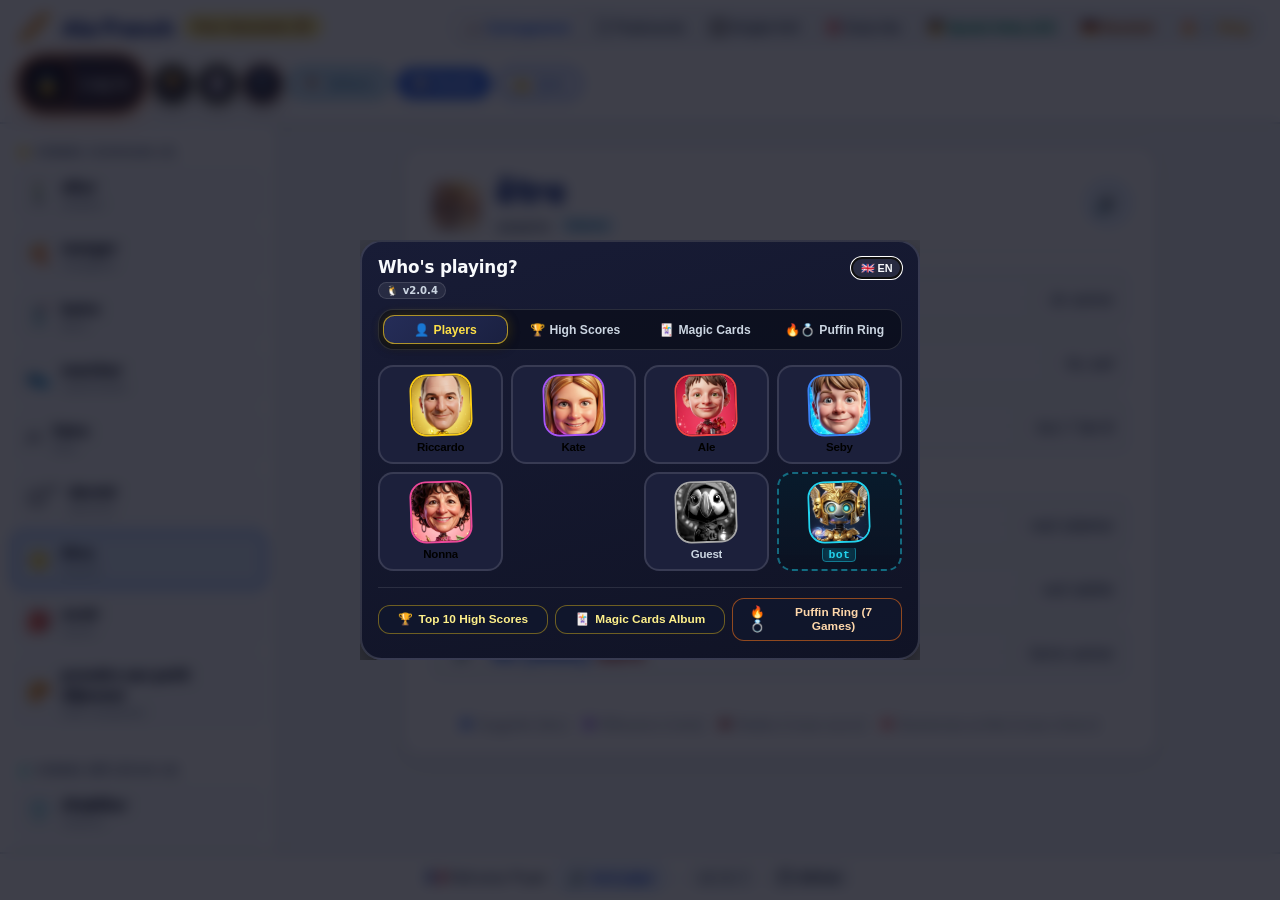
==== commit 0a41bc3d: "feat(german): add Ale Deutsch module with 51 nouns, 28 Nano Banana illustrations, 102 Gemini 3.8 TTS" ====
--- a/index.html
+++ b/index.html
@@ -1060,6 +1060,7 @@
       <a href="grid.html" class="nav-tab">🔲 Griglia 4x4</a>
       <a href="quiz.html" class="nav-tab">🎯 Quiz Ale</a>
       <a href="seby.html" class="nav-tab" style="color: #059669; font-weight: 700;">🧒 Spazio Seby (A1)</a>
+      <a href="german.html" class="nav-tab" style="color: #b45309; font-weight: 700;">🇩🇪 Deutsch</a>
       <a href="ring.html" class="nav-tab" style="color: #f59e0b; font-weight: 700;">🔥💍 Ring</a>
     </div>
 
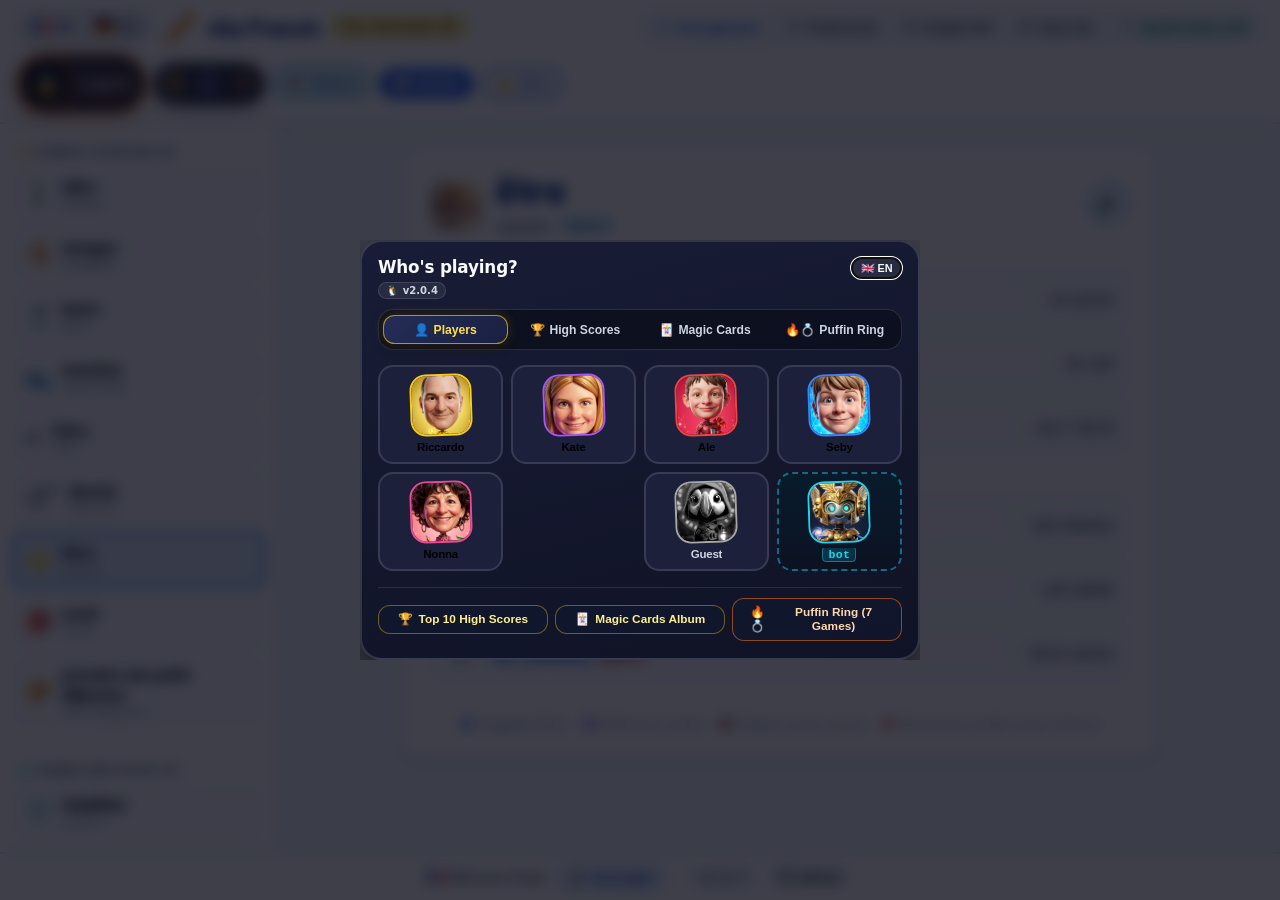
==== commit 7b33ea59: "feat(ui): top-left FR/DE sliding switcher, contextual monochrome SVG nav, and unified Puffin hub pil" ====
--- a/index.html
+++ b/index.html
@@ -1060,8 +1060,6 @@
       <a href="grid.html" class="nav-tab">🔲 Griglia 4x4</a>
       <a href="quiz.html" class="nav-tab">🎯 Quiz Ale</a>
       <a href="seby.html" class="nav-tab" style="color: #059669; font-weight: 700;">🧒 Spazio Seby (A1)</a>
-      <a href="german.html" class="nav-tab" style="color: #b45309; font-weight: 700;">🇩🇪 Deutsch</a>
-      <a href="ring.html" class="nav-tab" style="color: #f59e0b; font-weight: 700;">🔥💍 Ring</a>
     </div>
 
     <div class="nav-actions">
--- a/profile-switcher.css
+++ b/profile-switcher.css
@@ -1,4 +1,98 @@
-/* profile-switcher.css - Stili per il selettore profilo Ale vs Seby */
+/* profile-switcher.css - Stili per il selettore profilo Ale vs Seby e switch lingua FR/DE */
+
+/* Top-Left Sliding Language Switcher (FR <-> DE) */
+.lang-slider {
+  position: relative;
+  display: inline-grid;
+  grid-template-columns: 1fr 1fr;
+  align-items: center;
+  background: #e2e8f0;
+  padding: 3px;
+  border-radius: 999px;
+  border: 2px solid #cbd5e1;
+  box-shadow: inset 0 1px 3px rgba(15, 23, 42, 0.08);
+  user-select: none;
+  flex-shrink: 0;
+}
+
+.lang-slider-thumb {
+  position: absolute;
+  top: 3px;
+  left: 3px;
+  width: calc(50% - 3px);
+  height: calc(100% - 6px);
+  border-radius: 999px;
+  background: #ffffff;
+  box-shadow: 0 2px 6px rgba(15, 23, 42, 0.14);
+  transition: transform 0.24s cubic-bezier(0.34, 1.56, 0.64, 1), background 0.2s ease;
+  z-index: 0;
+}
+
+.lang-slider.is-de .lang-slider-thumb {
+  transform: translateX(100%);
+  background: #fffbeb;
+}
+
+.lang-slider-btn {
+  position: relative;
+  z-index: 1;
+  display: inline-flex;
+  align-items: center;
+  justify-content: center;
+  gap: 4px;
+  padding: 4px 10px;
+  border: none;
+  background: transparent;
+  border-radius: 999px;
+  font-family: inherit;
+  font-size: 0.9rem;
+  font-weight: 700;
+  color: #64748b;
+  cursor: pointer;
+  transition: color 0.18s ease, transform 0.12s ease;
+  white-space: nowrap;
+}
+
+.lang-slider-btn:hover {
+  color: #0f172a;
+}
+
+.lang-slider-btn.active {
+  color: #1e3a8a;
+}
+
+.lang-slider.is-de .lang-slider-btn.active {
+  color: #b45309;
+}
+
+.lang-slider-flag {
+  font-size: 1.05rem;
+  line-height: 1;
+}
+
+/* Monochrome currentColor SVG icons in header nav tabs (webapp-that-riccardo-likes) */
+.nav-tab {
+  display: inline-flex;
+  align-items: center;
+  gap: 6px;
+}
+
+.nav-svg-icon {
+  width: 15px;
+  height: 15px;
+  stroke: currentColor;
+  fill: none;
+  stroke-width: 1.85;
+  stroke-linecap: round;
+  stroke-linejoin: round;
+  flex-shrink: 0;
+  opacity: 0.78;
+}
+
+.nav-tab.active .nav-svg-icon,
+.nav-tab:hover .nav-svg-icon {
+  opacity: 1;
+}
 
 /* Header User Badge */
 .user-profile-badge {
